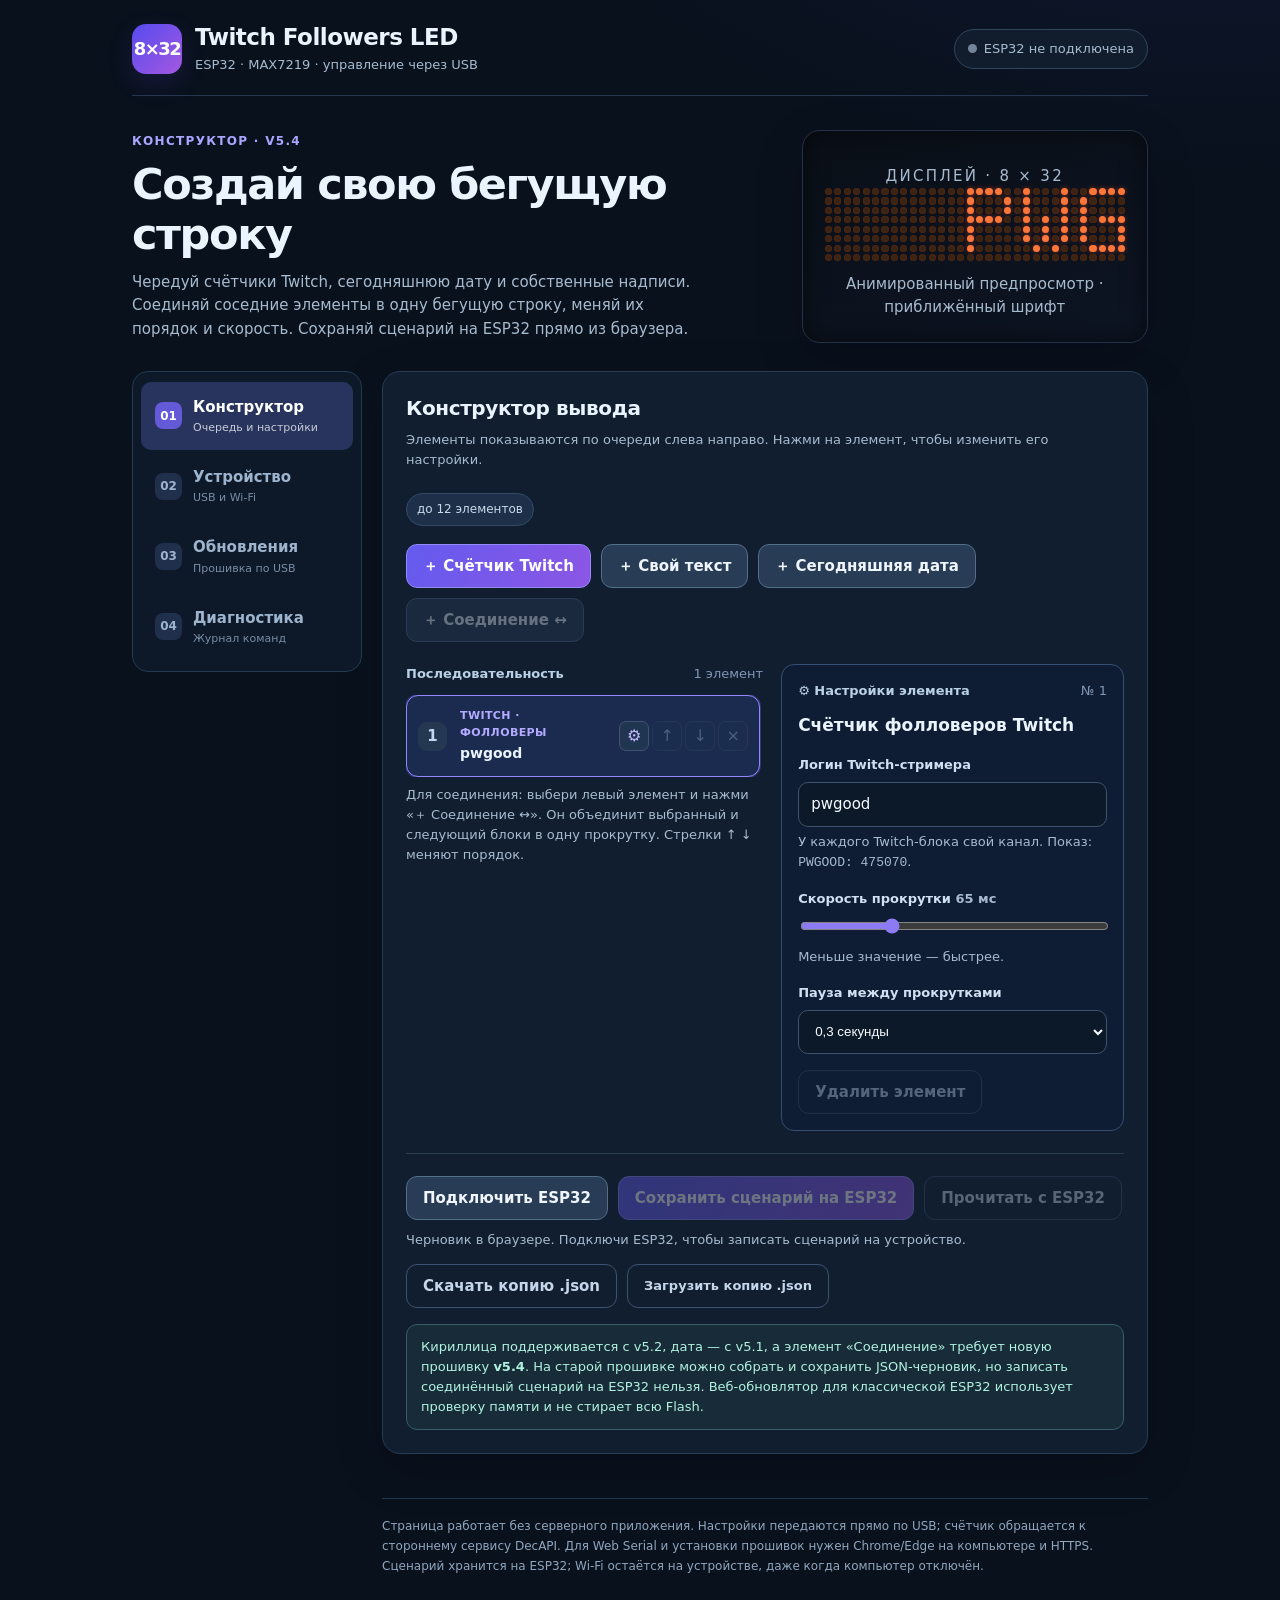
==== index.html @ de68bf1b "Expose dedicated guarded v5.4 JOIN browser updater and retain stable v5.3 route" ====
<!doctype html>
<html lang="ru">
<head>
  <meta charset="utf-8">
  <meta name="viewport" content="width=device-width, initial-scale=1">
  <meta name="theme-color" content="#09121e">
  <meta name="description" content="Конструктор Twitch LED для ESP32 8×32 с русским шрифтом, счётчиками Twitch, датой и собственным текстом.">
  <title>Twitch LED • Конструктор экрана ESP32 v5.4</title>
  <style>
    :root { color-scheme:dark; --bg:#09111d; --surface:#111e30; --card:#14243a; --ink:#eaf4ff; --muted:#a7bbcf; --stroke:#30465d; --accent:#7e77ff; --accentlight:#aaa5ff; --green:#74e6b9; --warn:#ffce85; --red:#fc9094; --shadow:0 16px 48px rgba(0,0,0,.18); }
    * {box-sizing:border-box} html{scroll-behavior:smooth} body{margin:0;min-height:100vh;background:radial-gradient(900px 520px at 95% -15%, #24255e60, transparent 80%),var(--bg);color:var(--ink);font:15px/1.55 system-ui,-apple-system,"Segoe UI",Arial,sans-serif}
    button,input{font:inherit} button{cursor:pointer} :focus-visible{outline:2px solid var(--accentlight);outline-offset:3px}
    .shell{max-width:1060px;margin:0 auto;padding:24px 22px 70px}
    .top{display:flex;align-items:center;justify-content:space-between;gap:20px;flex-wrap:wrap;padding-bottom:20px;border-bottom:1px solid #26374f}
    .brand{display:flex;align-items:center;gap:13px}.brandmark{width:50px;height:50px;border-radius:14px;background:linear-gradient(135deg,#564bef,#a458e1);display:grid;place-items:center;box-shadow:0 9px 24px #5039b833;color:#fff;font-weight:850;letter-spacing:-1.5px;font-size:18px}
    .brand h1{margin:0;line-height:1.2;font-size:23px;letter-spacing:-.5px}.brand p{margin:3px 0 0;color:var(--muted);font-size:13px}
    .dot{display:inline-block;width:9px;height:9px;border-radius:50%;background:#758599;margin-right:7px}.dot.on{background:var(--green);box-shadow:0 0 0 4px #74e6b91a}
    .topstatus{background:#111d2d;padding:9px 13px;border-radius:99px;border:1px solid var(--stroke);font-size:13px;color:var(--muted)}
    .hero{display:grid;grid-template-columns:minmax(0,1.3fr) minmax(245px,.7fr);gap:26px;align-items:center;padding:34px 0 28px}
    .eyebrow{color:var(--accentlight);font-size:12px;letter-spacing:1.3px;font-weight:800;text-transform:uppercase}
    h2{letter-spacing:-.5px;line-height:1.15;font-size:24px;margin:10px 0 10px}.hero h2{font-size:clamp(29px,4.4vw,43px);letter-spacing:-1.4px;max-width:620px}.hero p{color:var(--muted);font-size:15px;max-width:565px;margin:12px 0 0}
    .led-box{padding:22px 12px;background:linear-gradient(160deg,#0a0f17,#0d1523);border:1px solid #253144;border-radius:18px;box-shadow:inset 0 0 25px #0008, var(--shadow)}
    .led-label{text-align:center;font-size:10px;letter-spacing:2.3px;color:#7a9bb8;margin:0 0 13px;text-transform:uppercase}.led-grid{display:grid;grid-template-columns:repeat(32,1fr);gap:2.4px;margin:0 auto;max-width:300px}.led-grid i{display:block;width:100%;aspect-ratio:1;background:#392414;border-radius:50%;box-shadow:inset 0 0 0 1px #74280b66}.led-grid i.on{background:#ff7639;box-shadow:0 0 5px #ff552a77}.led-caption{color:#6f879d;font-size:11px;text-align:center;margin:10px 0 0}
    .notice{background:#172942;border:1px solid #46608a;border-radius:12px;padding:12px 15px;font-size:13px;color:#d4e8ff;margin:0 0 19px;line-height:1.6}.notice:empty{display:none}
    .layout{display:grid;grid-template-columns:230px minmax(0,1fr);gap:20px;align-items:start}
    .nav{background:#0d1929;border:1px solid #26394e;border-radius:16px;padding:8px;position:sticky;top:20px}
    .nav button{width:100%;text-align:left;display:flex;align-items:center;gap:11px;border:0;background:transparent;color:#9eb4cd;padding:14px;border-radius:10px;font-weight:650;margin:2px 0}
    .nav button.active{background:#28345e;color:#fff}.nav button:not(.active):hover{background:#192940;color:#fff}.nav small{display:block;font-size:11px;font-weight:450;opacity:.75}
    .nav .num{width:27px;height:27px;border-radius:8px;background:#202f4b;display:grid;place-items:center;font-size:12px;flex-shrink:0}.nav button.active .num{background:#6459d6}
    .stack{display:grid;gap:16px}.panel{background:var(--surface);border:1px solid #273c53;border-radius:18px;padding:23px;box-shadow:var(--shadow)}.panel h3{font-size:20px;line-height:1.35;margin:0 0 4px;letter-spacing:-.4px}.muted{color:var(--muted)}.panel p{margin:8px 0 13px}.help{font-size:13px;color:var(--muted)}
    .tab[hidden]{display:none!important}.row{display:flex;gap:10px;flex-wrap:wrap;align-items:center}.split{display:grid;grid-template-columns:1fr 1fr;gap:14px}.wide{grid-column:1/-1}
    label{display:block;font-size:13px;font-weight:700;color:#d0dff1;margin-bottom:7px}.input{width:100%;min-height:44px;border:1px solid #3d536f;background:#0c1929;color:#f7fbff;border-radius:10px;padding:10px 12px;outline:none}.input:focus{border-color:var(--accentlight);box-shadow:0 0 0 3px #7770ff33}.input::placeholder{color:#7d93ab}
    .btn{display:inline-flex;justify-content:center;align-items:center;gap:8px;white-space:normal;text-align:center;padding:11px 16px;background:#293c55;color:#f0f6ff;border:1px solid #536e89;border-radius:11px;font-weight:720;line-height:1.35;min-height:44px}
    .btn.primary{background:linear-gradient(120deg,#635bef,#8d56e4);border-color:#9489ff;color:white}.btn.ghost{background:transparent;border-color:#3c5370;color:#c5d6ea}.btn:hover:not(:disabled){filter:brightness(1.15)}.btn:disabled{opacity:.39;cursor:not-allowed}
    .pills{display:flex;gap:9px;flex-wrap:wrap}.pill{display:inline-flex;align-items:center;gap:5px;background:#1e3049;border:1px solid #334b67;border-radius:40px;padding:6px 10px;color:#c6daeb;font-size:12px}.pill.good{color:var(--green);border-color:#285e53}
    .note{background:#172b39;border:1px solid #365d68;border-radius:11px;padding:12px 14px;color:#b1f2de;font-size:13px}.note.warning{background:#312718;border-color:#7c5b2c;color:#f5d7a3}.note.danger{background:#321d26;border-color:#92556a;color:#ffcbd2}
    .field{margin:18px 0}.thin{border:0;border-top:1px solid #293c50;margin:22px 0}
    pre{border:1px solid #2d4256;background:#090f1c;border-radius:11px;min-height:148px;max-height:320px;overflow:auto;padding:16px;margin:12px 0;color:#9cddb9;white-space:pre-wrap;overflow-wrap:anywhere;font:12px/1.6 Consolas,"Courier New",monospace}
    .info-grid{display:grid;grid-template-columns:repeat(3,1fr);gap:12px;margin:14px 0}.stat{background:#0d1b2e;border:1px solid #253c55;border-radius:11px;padding:13px}.stat small{display:block;color:#9cb1c4;font-size:12px}.stat strong{display:block;font-size:19px;font-variant-numeric:tabular-nums;overflow-wrap:anywhere;margin-top:4px}
    input[type="file"]{padding:11px 9px;font-size:13px}.check{display:flex;gap:10px;align-items:flex-start;font-size:13px;font-weight:500;color:#bfd2e8;margin:14px 0}.check input{width:18px;height:18px;accent-color:#8273f1;flex-shrink:0;margin-top:3px}
    .updater{padding:15px;border-radius:12px;border:1px dashed #4c6684;background:#0c1b2d;margin:16px 0 0}.updater esp-web-install-button{--esp-tools-button-color:#7161ea;--esp-tools-button-text-color:white;--esp-tools-button-border-radius:10px}
    .faint{opacity:.66}.small-link{color:#bfb7ff}.foot{border-top:1px solid #24384c;padding-top:18px;margin-top:28px;color:#90a6bd;font-size:12px;line-height:1.65}
    @media(max-width:820px){.layout{grid-template-columns:1fr}.nav{position:static;display:grid;grid-template-columns:1fr 1fr;gap:4px}.nav button{padding:9px}.hero{grid-template-columns:1fr 250px}.panel{padding:18px}}
    @media(max-width:600px){.shell{padding:14px 12px 50px}.hero{grid-template-columns:1fr;gap:18px;padding-top:22px}.led-box{max-width:420px}.split{grid-template-columns:1fr}.info-grid{grid-template-columns:1fr 1fr}.panel{padding:16px}.brand h1{font-size:20px}.nav .num{display:none}}
  </style>
  <link rel="stylesheet" href="builder.css">
</head>
<body>
<div class="shell">
  <header class="top">
    <div class="brand"><div class="brandmark">8×32</div><div><h1>Twitch Followers LED</h1><p>ESP32 · MAX7219 · управление через USB</p></div></div>
    <div class="topstatus"><span id="connectionDot" class="dot"></span><span id="connectionText">ESP32 не подключена</span></div>
  </header>
  <section class="hero">
    <div><div class="eyebrow">Конструктор · v5.4</div><h2>Создай свою бегущую строку</h2><p>Чередуй счётчики Twitch, сегодняшнюю дату и собственные надписи. Соединяй соседние элементы в одну бегущую строку, меняй их порядок и скорость. Сохраняй сценарий на ESP32 прямо из браузера.</p></div>
    <div class="led-box"><p class="led-label">Дисплей · 8 × 32</p><div id="ledGrid" class="led-grid" aria-label="Анимированный предпросмотр сценария на светодиодной матрице"></div><p class="led-caption">Анимированный предпросмотр · приближённый шрифт</p></div>
  </section>
  <div id="banner" class="notice" role="status"></div>
  <div class="layout">
    <nav class="nav" aria-label="Разделы">
      <button class="active" type="button" data-tab="builder" aria-current="page"><span class="num">01</span><span>Конструктор<small>Очередь и настройки</small></span></button>
      <button type="button" data-tab="configure"><span class="num">02</span><span>Устройство<small>USB и Wi-Fi</small></span></button>
      <button type="button" data-tab="updates"><span class="num">03</span><span>Обновления<small>Прошивка по USB</small></span></button>
      <button type="button" data-tab="journal"><span class="num">04</span><span>Диагностика<small>Журнал команд</small></span></button>
    </nav>
    <main class="stack">
      <div id="tab-builder" class="tab stack">
        <section class="panel">
          <div class="row" style="justify-content:space-between"><div><h3>Конструктор вывода</h3><p class="help">Элементы показываются по очереди слева направо. Нажми на элемент, чтобы изменить его настройки.</p></div><span class="pill">до 12 элементов</span></div>
          <div class="builder-toolbar row">
            <button class="btn primary" id="addTwitch" type="button">＋ Счётчик Twitch</button>
            <button class="btn" id="addText" type="button">＋ Свой текст</button>
            <button class="btn" id="addDate" type="button">＋ Сегодняшняя дата</button>
            <button class="btn" id="addJoin" type="button">＋ Соединение ↔</button>
          </div>
          <div class="builder-layout">
            <div class="builder-list-column">
              <div class="builder-subhead"><span>Последовательность</span><span id="itemCount">1 элемент</span></div>
              <div id="blocksList" class="blocks-list" role="list" aria-label="Последовательность элементов"></div>
              <p class="help">Для соединения: выбери левый элемент и нажми «＋ Соединение ↔». Он объединит выбранный и следующий блоки в одну прокрутку. Стрелки ↑ ↓ меняют порядок.</p>
            </div>
            <div class="builder-editor" id="builderEditor">
              <div class="builder-subhead"><span>⚙ Настройки элемента</span><span id="selectedPosition">№ 1</span></div>
              <strong id="editHeading">Счётчик Twitch</strong>
              <div id="twitchSettings" class="field">
                <label for="itemStreamer">Логин Twitch-стримера</label>
                <input class="input" id="itemStreamer" type="text" autocomplete="off" spellcheck="false" placeholder="pwgood или twitch.tv/xqc" maxlength="120">
                <p class="help">У каждого Twitch-блока свой канал. Показ: <code>PWGOOD: 475070</code>.</p>
              </div>
              <div id="textSettings" class="field" hidden>
                <label for="itemText">Твой текст</label>
                <textarea class="input text-area" id="itemText" spellcheck="false" rows="4" placeholder="Например: СПАСИБО ЗА ПОДПИСКУ!"></textarea>
                <div class="row" style="justify-content:space-between"><span class="help">Русские буквы, включая Ё/ё, выводятся без транслитерации на v5.2.</span><span id="textBytes" class="help">0 / 120 байт</span></div>
              </div>
              <div id="dateSettings" class="field" hidden>
                <label for="itemDateZone">Часовой пояс даты</label>
                <select class="input" id="itemDateZone">
                  <option value="BERLIN">Берлин / Европа (летнее время автоматически)</option>
                  <option value="MOSCOW">Москва (UTC+3)</option>
                  <option value="VLADIVOSTOK">Владивосток / Хабаровск (UTC+10)</option>
                  <option value="UTC">UTC (+0)</option>
                </select>
                <p class="help">Формат <strong>ДД.ММ.ГГГГ</strong>. ESP32 получает время через Wi-Fi и NTP, дата пересчитывается при каждом показе. До синхронизации: <code>--.--.----</code>.</p>
              </div>
              <div id="joinSettings" class="field" hidden>
                <label for="itemJoinSeparator">Как соединить надписи</label>
                <select class="input" id="itemJoinSeparator">
                  <option value="SPACE">С одним пробелом</option>
                  <option value="NONE">Вплотную, без пробела</option>
                </select>
                <p class="help">Элемент «Соединение» расположен между двумя обычными элементами. Они будут показаны подряд в одной прокрутке, с одной общей паузой в конце.</p>
              </div>
              <div id="timingSettings">
              <div class="field"><label for="itemSpeed">Скорость прокрутки <span id="speedLabel" class="muted">65 мс</span></label><input type="range" id="itemSpeed" min="35" max="140" step="5" value="65" class="range"><p class="help">Меньше значение — быстрее.</p></div>
              <div class="field"><label for="itemPause">Пауза между прокрутками</label><select class="input" id="itemPause"><option value="0">Без паузы</option><option value="300">0,3 секунды</option><option value="600">0,6 секунды</option><option value="1000">1 секунда</option><option value="1500">1,5 секунды</option><option value="2500">2,5 секунды</option></select></div>
              </div>
              <div class="row"><button id="removeSelected" class="btn ghost" type="button">Удалить элемент</button></div>
            </div>
          </div>
          <hr class="thin">
          <div class="row builder-bottom-actions">
            <button id="builderConnect" type="button" class="btn">Подключить ESP32</button>
            <button id="savePlaylist" type="button" class="btn primary" disabled>Сохранить сценарий на ESP32</button>
            <button id="reloadPlaylist" type="button" class="btn ghost" disabled>Прочитать с ESP32</button>
          </div>
          <p class="help" id="playlistState" role="status">Создай сценарий, затем подключи ESP32 с прошивкой v5.2.</p>
          <div class="row builder-bottom-actions">
            <button id="exportPlaylist" type="button" class="btn ghost">Скачать копию .json</button>
            <label class="btn ghost import-label" for="importPlaylist">Загрузить копию .json</label><input id="importPlaylist" type="file" accept=".json,application/json" hidden>
          </div>
          <div class="note" style="margin-top:16px">Кириллица поддерживается с v5.2, дата — с v5.1, а элемент «Соединение» требует новую прошивку <strong>v5.4</strong>. На старой прошивке можно собрать и сохранить JSON-черновик, но записать соединённый сценарий на ESP32 нельзя. Веб-обновлятор для классической ESP32 использует проверку памяти и не стирает всю Flash.</div>
        </section>
      </div>
      <div id="tab-configure" class="tab stack" hidden>
        <section class="panel">
          <h3>Подключение к ESP32</h3>
          <p class="help">Подключи плату USB-кабелем и закрой «Монитор порта» Arduino IDE. В окне выбора выбери <strong>USB Serial</strong> (например, COM4).</p>
          <div class="row"><button type="button" id="connect" class="btn primary">Подключить ESP32</button><button type="button" id="disconnect" class="btn ghost" disabled>Отключить</button><span class="pill" id="connectedBadge">Не подключена</span></div>
          <div class="info-grid"><div class="stat"><small>Первый Twitch-канал</small><strong id="currentStreamer">—</strong></div><div class="stat"><small>Его фолловеры</small><strong id="currentCount">—</strong></div><div class="stat"><small>Wi-Fi</small><strong id="currentWifi">—</strong></div></div>
          <p id="firmwareInfo" class="help">Версия прошивки: неизвестна</p>
        </section>
        <section class="panel">
          <h3>Сеть Wi-Fi</h3>
          <div class="split"><div><label for="ssid">Wi-Fi 2,4 ГГц</label><input id="ssid" class="input" type="text" autocomplete="off" placeholder="Имя сети"></div><div><label for="wifiPassword">Пароль Wi-Fi</label><input id="wifiPassword" class="input" type="password" autocomplete="off" placeholder="Пароль"></div></div>
          <p class="help">Оставь оба поля пустыми, если менять Wi-Fi не нужно. Пароль передаётся только в выбранный USB-порт.</p>
          <div class="row"><button id="saveWifi" type="button" class="btn primary" disabled>Сохранить Wi-Fi</button><button id="status" type="button" class="btn" disabled>Статус</button><button id="refresh" type="button" class="btn ghost" disabled>Обновить счётчики</button></div>
        </section>
      </div>
      <div id="tab-updates" class="tab stack" hidden>
        <section class="panel">
          <h3>Безопасное обновление через USB</h3>
          <p class="muted">Новый мастер обновления использует <strong>esptool-js</strong> и обновляет только приложение. Перед записью проверяет ESP32, Flash 4 МБ, загрузчик и раздел приложения, а после — контрольную сумму. Команды полной очистки Flash нет.</p>
          <div class="note warning"><strong>Важно:</strong> сперва сохрани сценарий в JSON во вкладке «Конструктор». Закрой монитор порта и отключи ESP32 в разделе «Устройство». Не отключай USB во время записи. Работает только с классической ESP32 Dev Module, 4 МБ, с разметкой по умолчанию.</div>
          <div class="row"><a class="btn primary" href="updater-v54.html">Обновить ESP32 до v5.4 · JOIN</a><a class="btn ghost" href="updater.html">Проверенный мастер v5.3</a><a class="btn ghost" href="source/Twitch_LED_Builder_ESP32_v5_4.ino" download>Скачать v5.4 для Arduino IDE</a></div>
          <p class="help">Обновление v5.4 рассчитано на классическую ESP32 с Flash 4 МБ, как твой текущий рабочий образец. Перед записью сверяется контрольная сумма таблицы разделов. Ранее испытанная v5.3 остаётся доступна отдельно. Для заказанной ESP32-S3 этот установщик НЕ предназначен.</p>
        </section>
      </div>
      <div id="tab-journal" class="tab stack" hidden>
        <section class="panel"><h3>Журнал ESP32</h3><p class="help">Сообщения с последовательного порта. Если подключения нет, здесь остаются последние записи текущей вкладки.</p><pre id="log" aria-live="polite">Ожидание подключения...</pre><div class="row"><button id="clearLog" class="btn ghost" type="button">Очистить журнал</button><button id="journalStatus" class="btn" disabled type="button">Обновить статус</button></div></section>
        <section class="panel"><h3>Ручная команда</h3><p class="help">Например, <code>HELP</code> или <code>STATUS</code>. Пароль Wi-Fi сюда не вводи.</p><div class="row"><input id="customCommand" class="input" style="flex:1;min-width:190px" placeholder="STATUS" spellcheck="false"><button id="sendCommand" class="btn" disabled type="button">Отправить</button></div></section>
      </div>
      <p class="foot">Страница работает без серверного приложения. Настройки передаются прямо по USB; счётчик обращается к стороннему сервису DecAPI. Для Web Serial и установки прошивок нужен Chrome/Edge на компьютере и HTTPS. Сценарий хранится на ESP32; Wi-Fi остаётся на устройстве, даже когда компьютер отключён.</p>
    </main>
  </div>
</div>
<script src="app.js?v=5.4.0" defer></script>
</body>
</html>
---- builder.css ----
/* Additional styles for the typed display-element constructor. */
.builder-toolbar{margin:18px 0 22px}
.builder-layout{display:grid;grid-template-columns:minmax(0,1fr) minmax(240px,.96fr);gap:18px;align-items:stretch}
.builder-subhead{display:flex;align-items:center;justify-content:space-between;gap:10px;margin-bottom:11px;font-weight:700;font-size:13px;color:#b9d0e5}
.builder-subhead span:last-child{color:#8096b5;font-weight:500}
.builder-list-column{min-width:0}
.blocks-list{display:grid;gap:9px;max-height:530px;overflow-y:auto;padding-right:3px}
.block-card{display:grid;grid-template-columns:31px minmax(0,1fr) auto;align-items:center;gap:11px;background:#0b1a2e;border:1px solid #344c65;border-radius:12px;padding:11px;min-width:0;transition:background .15s,border-color .15s}
.block-card.selected{background:#1b2b50;border-color:#9287ff;box-shadow:0 0 0 1px #7b6cff50}
.block-number{display:grid;place-items:center;width:29px;height:29px;background:#243852;color:#c4d8ed;border-radius:9px;font-weight:750}
.block-main{border:0;background:transparent;color:inherit;text-align:left;min-width:0;padding:0;cursor:pointer}
.block-type{display:block;color:#b4aaff;font-size:11px;letter-spacing:.4px;font-weight:700;text-transform:uppercase}
.block-card.text .block-type{color:#86dccc}
.block-value{display:block;font-weight:750;overflow:hidden;text-overflow:ellipsis;white-space:nowrap;font-size:14px;margin-top:2px}
.block-actions{display:flex;gap:3px;align-items:center}
.block-actions button{border:1px solid #40546f;border-radius:7px;background:#203650;color:#d8e4f7;width:30px;height:30px;display:grid;place-items:center;font-size:16px;line-height:1;cursor:pointer}
.block-actions button:hover:not(:disabled){background:#364e70}
.block-actions button:disabled{opacity:.27;cursor:default}
.block-actions .gear{color:#c6b7ff}
.builder-editor{border:1px solid #344f73;background:#0e1d33;border-radius:13px;padding:16px;min-width:0}
.builder-editor strong{font-size:17px}
.builder-editor .field{margin:16px 0}
.builder-editor label{font-size:13px}
.builder-editor p.help{margin:5px 0}
.builder-editor .text-area{resize:vertical;min-height:98px;line-height:1.4;font-family:inherit}
.range{width:100%;accent-color:#8c7bf4;cursor:pointer}
.builder-bottom-actions{margin-top:11px}
#playlistState{margin-top:10px;min-height:20px}
.import-label{display:inline-flex;margin:0;cursor:pointer}
@media(max-width:900px){.builder-layout{grid-template-columns:1fr}.blocks-list{max-height:360px}}
@media(max-width:480px){.block-card{grid-template-columns:25px minmax(0,1fr);gap:7px;padding:8px}.block-actions{grid-column:2;justify-self:start}.block-number{width:23px;height:23px}.builder-toolbar .btn,.builder-bottom-actions .btn{flex:1}}

.block-card.date .block-type{color:#ffce7b}
#dateSettings strong{color:#f4fbff}
/* JOIN is a connector, not an independently scrolling display item. */
.block-card.join{
  border-style:dashed;
  border-color:#ab91f7;
  background:linear-gradient(110deg,#211a3c,#142036);
}
.block-card.join .block-number{background:#4f3977;color:#f1deff;}
.block-card.join .block-type{color:#d7b2ff;}
.block-card.join .block-value{font-weight:550;color:#d9c7ee;}
#joinSettings .help{color:#bba8d9;}
#timingSettings[hidden],#joinSettings[hidden]{display:none!important;}
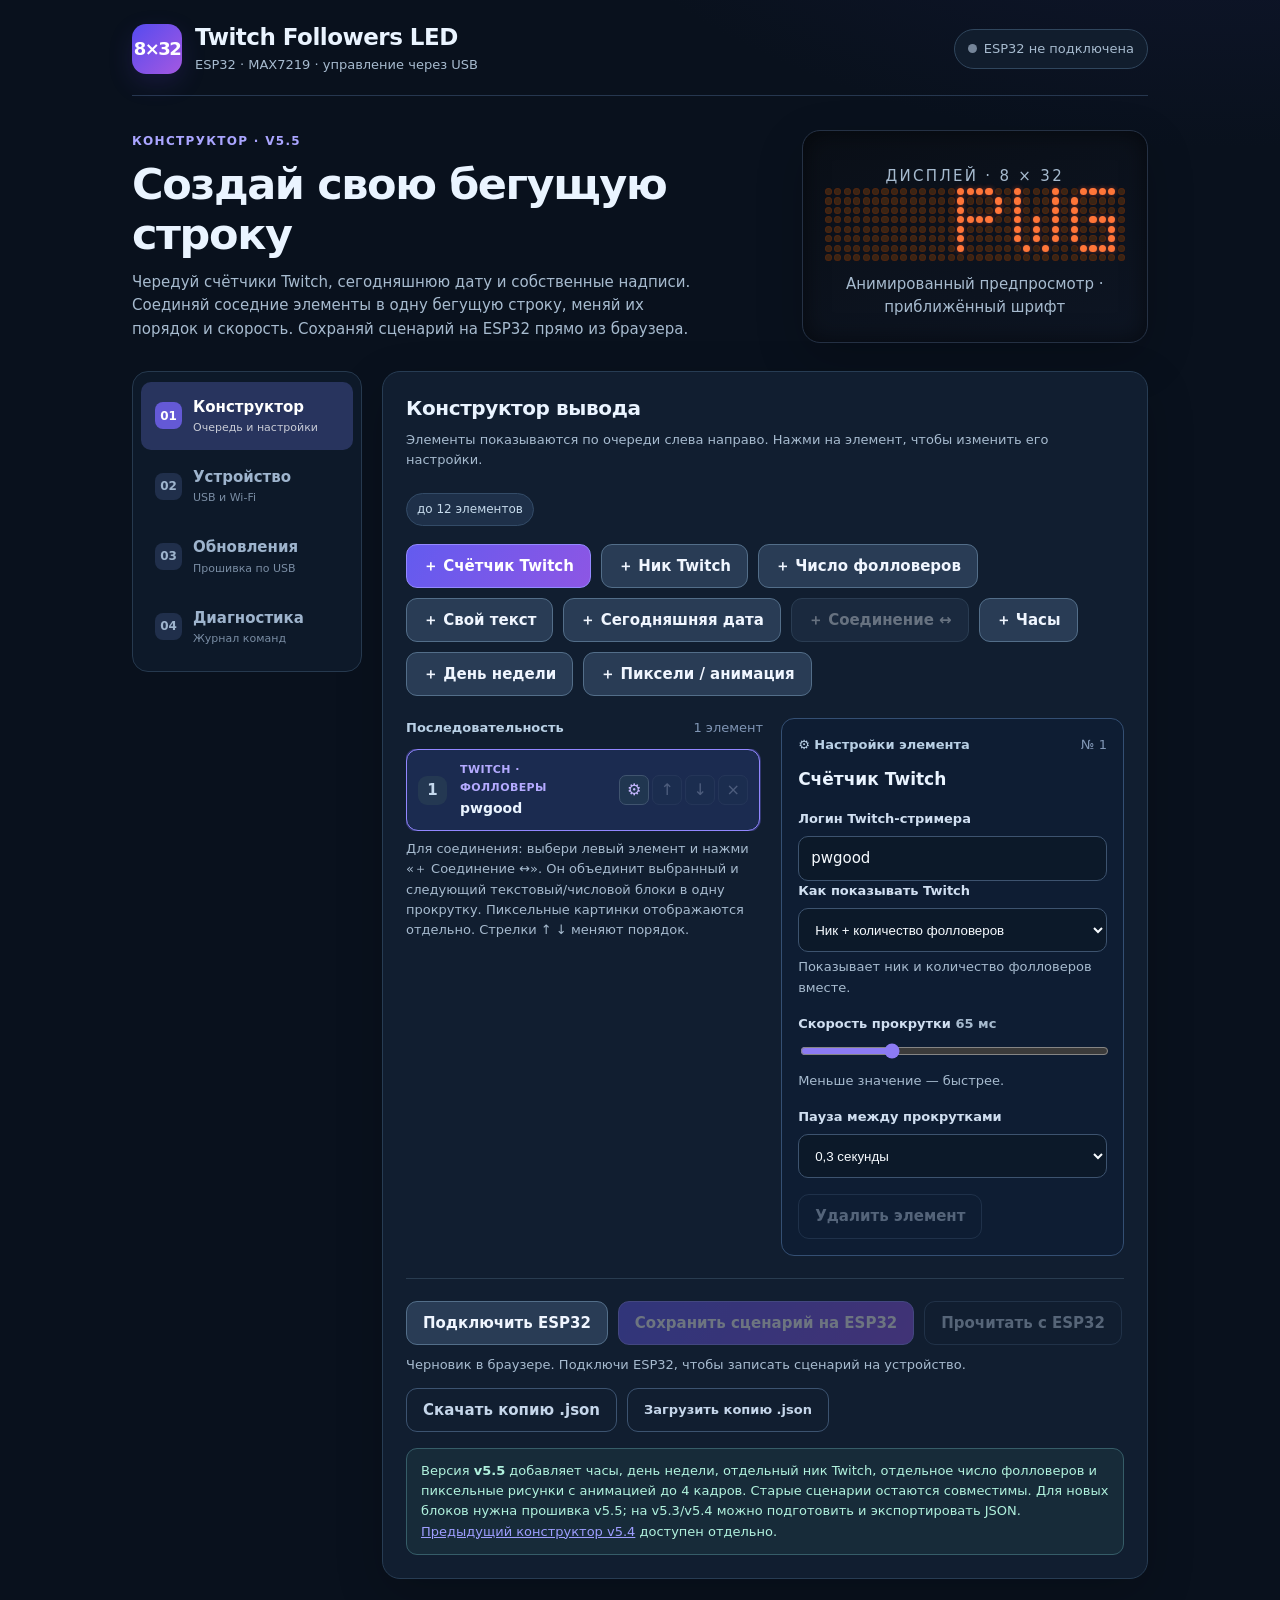
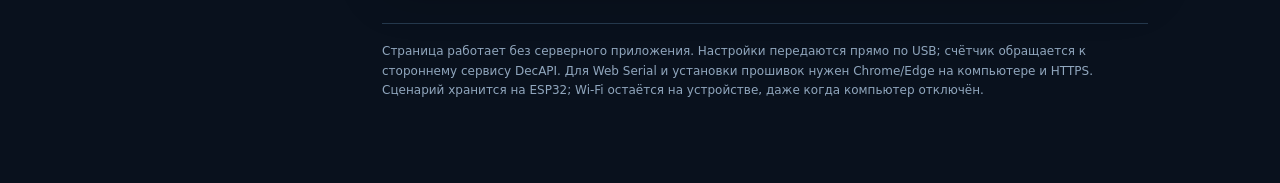
==== commit f20ed504: "Launch v5.5 Twitch LED builder with clock, weekday, separate nick/count and 8x32 pixel animation edi" ====
--- a/index.html
+++ b/index.html
@@ -5,7 +5,7 @@
   <meta name="viewport" content="width=device-width, initial-scale=1">
   <meta name="theme-color" content="#09121e">
   <meta name="description" content="Конструктор Twitch LED для ESP32 8×32 с русским шрифтом, счётчиками Twitch, датой и собственным текстом.">
-  <title>Twitch LED • Конструктор экрана ESP32 v5.4</title>
+  <title>Twitch LED • Конструктор экрана ESP32 v5.5</title>
   <style>
     :root { color-scheme:dark; --bg:#09111d; --surface:#111e30; --card:#14243a; --ink:#eaf4ff; --muted:#a7bbcf; --stroke:#30465d; --accent:#7e77ff; --accentlight:#aaa5ff; --green:#74e6b9; --warn:#ffce85; --red:#fc9094; --shadow:0 16px 48px rgba(0,0,0,.18); }
     * {box-sizing:border-box} html{scroll-behavior:smooth} body{margin:0;min-height:100vh;background:radial-gradient(900px 520px at 95% -15%, #24255e60, transparent 80%),var(--bg);color:var(--ink);font:15px/1.55 system-ui,-apple-system,"Segoe UI",Arial,sans-serif}
@@ -43,7 +43,7 @@
     @media(max-width:820px){.layout{grid-template-columns:1fr}.nav{position:static;display:grid;grid-template-columns:1fr 1fr;gap:4px}.nav button{padding:9px}.hero{grid-template-columns:1fr 250px}.panel{padding:18px}}
     @media(max-width:600px){.shell{padding:14px 12px 50px}.hero{grid-template-columns:1fr;gap:18px;padding-top:22px}.led-box{max-width:420px}.split{grid-template-columns:1fr}.info-grid{grid-template-columns:1fr 1fr}.panel{padding:16px}.brand h1{font-size:20px}.nav .num{display:none}}
   </style>
-  <link rel="stylesheet" href="builder.css">
+  <link rel="stylesheet" href="builder-v55.css">
 </head>
 <body>
 <div class="shell">
@@ -52,7 +52,7 @@
     <div class="topstatus"><span id="connectionDot" class="dot"></span><span id="connectionText">ESP32 не подключена</span></div>
   </header>
   <section class="hero">
-    <div><div class="eyebrow">Конструктор · v5.4</div><h2>Создай свою бегущую строку</h2><p>Чередуй счётчики Twitch, сегодняшнюю дату и собственные надписи. Соединяй соседние элементы в одну бегущую строку, меняй их порядок и скорость. Сохраняй сценарий на ESP32 прямо из браузера.</p></div>
+    <div><div class="eyebrow">Конструктор · v5.5</div><h2>Создай свою бегущую строку</h2><p>Чередуй счётчики Twitch, сегодняшнюю дату и собственные надписи. Соединяй соседние элементы в одну бегущую строку, меняй их порядок и скорость. Сохраняй сценарий на ESP32 прямо из браузера.</p></div>
     <div class="led-box"><p class="led-label">Дисплей · 8 × 32</p><div id="ledGrid" class="led-grid" aria-label="Анимированный предпросмотр сценария на светодиодной матрице"></div><p class="led-caption">Анимированный предпросмотр · приближённый шрифт</p></div>
   </section>
   <div id="banner" class="notice" role="status"></div>
@@ -69,15 +69,20 @@
           <div class="row" style="justify-content:space-between"><div><h3>Конструктор вывода</h3><p class="help">Элементы показываются по очереди слева направо. Нажми на элемент, чтобы изменить его настройки.</p></div><span class="pill">до 12 элементов</span></div>
           <div class="builder-toolbar row">
             <button class="btn primary" id="addTwitch" type="button">＋ Счётчик Twitch</button>
+            <button class="btn" id="addNick" type="button">＋ Ник Twitch</button>
+            <button class="btn" id="addCount" type="button">＋ Число фолловеров</button>
             <button class="btn" id="addText" type="button">＋ Свой текст</button>
             <button class="btn" id="addDate" type="button">＋ Сегодняшняя дата</button>
             <button class="btn" id="addJoin" type="button">＋ Соединение ↔</button>
+            <button class="btn" id="addTime" type="button">＋ Часы</button>
+            <button class="btn" id="addWeekday" type="button">＋ День недели</button>
+            <button class="btn" id="addPixel" type="button">＋ Пиксели / анимация</button>
           </div>
           <div class="builder-layout">
             <div class="builder-list-column">
               <div class="builder-subhead"><span>Последовательность</span><span id="itemCount">1 элемент</span></div>
               <div id="blocksList" class="blocks-list" role="list" aria-label="Последовательность элементов"></div>
-              <p class="help">Для соединения: выбери левый элемент и нажми «＋ Соединение ↔». Он объединит выбранный и следующий блоки в одну прокрутку. Стрелки ↑ ↓ меняют порядок.</p>
+              <p class="help">Для соединения: выбери левый элемент и нажми «＋ Соединение ↔». Он объединит выбранный и следующий текстовый/числовой блоки в одну прокрутку. Пиксельные картинки отображаются отдельно. Стрелки ↑ ↓ меняют порядок.</p>
             </div>
             <div class="builder-editor" id="builderEditor">
               <div class="builder-subhead"><span>⚙ Настройки элемента</span><span id="selectedPosition">№ 1</span></div>
@@ -85,7 +90,13 @@
               <div id="twitchSettings" class="field">
                 <label for="itemStreamer">Логин Twitch-стримера</label>
                 <input class="input" id="itemStreamer" type="text" autocomplete="off" spellcheck="false" placeholder="pwgood или twitch.tv/xqc" maxlength="120">
-                <p class="help">У каждого Twitch-блока свой канал. Показ: <code>PWGOOD: 475070</code>.</p>
+                <label for="twitchDisplayMode">Как показывать Twitch</label>
+                <select class="input" id="twitchDisplayMode">
+                  <option value="twitch">Ник + количество фолловеров</option>
+                  <option value="count">Только количество фолловеров</option>
+                  <option value="nick">Только ник Twitch</option>
+                </select>
+                <p class="help" id="twitchBlockHelp">По умолчанию PWGOOD: 475070. Для статичной подписи добавь обычный текст.</p>
               </div>
               <div id="textSettings" class="field" hidden>
                 <label for="itemText">Твой текст</label>
@@ -102,6 +113,40 @@
                 </select>
                 <p class="help">Формат <strong>ДД.ММ.ГГГГ</strong>. ESP32 получает время через Wi-Fi и NTP, дата пересчитывается при каждом показе. До синхронизации: <code>--.--.----</code>.</p>
               </div>
+              <div id="clockSettings" class="field" hidden>
+                <label for="itemClockZone">Часовой пояс</label>
+                <select class="input" id="itemClockZone">
+                  <option value="BERLIN">Берлин (CET/CEST)</option>
+                  <option value="MOSCOW">Москва (UTC+3)</option>
+                  <option value="VLADIVOSTOK">Хабаровск / Владивосток (UTC+10)</option>
+                  <option value="UTC">UTC</option>
+                </select>
+                <p class="help">Часы: <code>14:35</code>. День недели: <code>СУББОТА</code>. Время получается через Wi-Fi/NTP, до синхронизации показан прочерк.</p>
+              </div>
+              <div id="pixelSettings" class="field" hidden>
+                <div class="builder-subhead"><span>Рисунок 8×32</span><span id="pixelFrameLabel">Кадр 1 из 1</span></div>
+                <p class="help">Рисуй мышкой или пальцем. До 4 кадров на одну анимацию; кадры по очереди показываются без прокрутки.</p>
+                <div class="pixel-grid-scroll"><div id="pixelGrid" class="pixel-grid" role="grid" aria-label="Рисование на матрице 8 на 32"></div></div>
+                <div class="row pixel-actions">
+                  <button type="button" id="pixelPrev" class="btn ghost">◀ Кадр</button>
+                  <button type="button" id="pixelNext" class="btn ghost">Кадр ▶</button>
+                  <button type="button" id="pixelAdd" class="btn">＋ Кадр</button>
+                  <button type="button" id="pixelDelete" class="btn ghost">− Кадр</button>
+                </div>
+                <div class="row pixel-actions">
+                  <button type="button" id="pixelClear" class="btn ghost">Очистить</button>
+                  <button type="button" id="pixelInvert" class="btn ghost">Инвертировать</button>
+                </div>
+                <label for="pixelFrameMs">Смена кадра, мс</label>
+                <input type="range" class="range" id="pixelFrameMs" min="100" max="900" step="50" value="250">
+                <p class="help" id="pixelFrameMsLabel">250 мс</p>
+                <label for="pixelDurationMs">Длительность показа рисунка, мс</label>
+                <select class="input" id="pixelDurationMs">
+                  <option value="1000">1 секунда</option><option value="2000">2 секунды</option>
+                  <option value="3000">3 секунды</option><option value="5000">5 секунд</option>
+                  <option value="7000">7 секунд</option><option value="9000">9 секунд</option>
+                </select>
+              </div>
               <div id="joinSettings" class="field" hidden>
                 <label for="itemJoinSeparator">Как соединить надписи</label>
                 <select class="input" id="itemJoinSeparator">
@@ -128,7 +173,7 @@
             <button id="exportPlaylist" type="button" class="btn ghost">Скачать копию .json</button>
             <label class="btn ghost import-label" for="importPlaylist">Загрузить копию .json</label><input id="importPlaylist" type="file" accept=".json,application/json" hidden>
           </div>
-          <div class="note" style="margin-top:16px">Кириллица поддерживается с v5.2, дата — с v5.1, а элемент «Соединение» требует новую прошивку <strong>v5.4</strong>. На старой прошивке можно собрать и сохранить JSON-черновик, но записать соединённый сценарий на ESP32 нельзя. Веб-обновлятор для классической ESP32 использует проверку памяти и не стирает всю Flash.</div>
+          <div class="note" style="margin-top:16px">Версия <strong>v5.5</strong> добавляет часы, день недели, отдельный ник Twitch, отдельное число фолловеров и пиксельные рисунки с анимацией до 4 кадров. Старые сценарии остаются совместимы. Для новых блоков нужна прошивка v5.5; на v5.3/v5.4 можно подготовить и экспортировать JSON. <a href="classic-v54.html">Предыдущий конструктор v5.4</a> доступен отдельно.</div>
         </section>
       </div>
       <div id="tab-configure" class="tab stack" hidden>
@@ -151,8 +196,8 @@
           <h3>Безопасное обновление через USB</h3>
           <p class="muted">Новый мастер обновления использует <strong>esptool-js</strong> и обновляет только приложение. Перед записью проверяет ESP32, Flash 4 МБ, загрузчик и раздел приложения, а после — контрольную сумму. Команды полной очистки Flash нет.</p>
           <div class="note warning"><strong>Важно:</strong> сперва сохрани сценарий в JSON во вкладке «Конструктор». Закрой монитор порта и отключи ESP32 в разделе «Устройство». Не отключай USB во время записи. Работает только с классической ESP32 Dev Module, 4 МБ, с разметкой по умолчанию.</div>
-          <div class="row"><a class="btn primary" href="updater-v54.html">Обновить ESP32 до v5.4 · JOIN</a><a class="btn ghost" href="updater.html">Проверенный мастер v5.3</a><a class="btn ghost" href="source/Twitch_LED_Builder_ESP32_v5_4.ino" download>Скачать v5.4 для Arduino IDE</a></div>
-          <p class="help">Обновление v5.4 рассчитано на классическую ESP32 с Flash 4 МБ, как твой текущий рабочий образец. Перед записью сверяется контрольная сумма таблицы разделов. Ранее испытанная v5.3 остаётся доступна отдельно. Для заказанной ESP32-S3 этот установщик НЕ предназначен.</p>
+          <div class="row"><a class="btn primary" href="updater-v55.html">Обновить ESP32 до v5.5 · PIXEL</a><a class="btn ghost" href="updater-v54.html">Предыдущая v5.4</a><a class="btn ghost" href="updater.html">Проверенный мастер v5.3</a><a class="btn ghost" href="source/Twitch_LED_Builder_ESP32_v5_5.ino" download>Скачать v5.5 для Arduino IDE</a></div>
+          <p class="help">Обновление v5.5 рассчитано на классическую ESP32 с Flash 4 МБ, как твой текущий рабочий образец. Перед записью сверяется контрольная сумма таблицы разделов. Ранее испытанная v5.3 остаётся доступна отдельно. Для заказанной ESP32-S3 этот установщик НЕ предназначен.</p>
         </section>
       </div>
       <div id="tab-journal" class="tab stack" hidden>
@@ -163,6 +208,6 @@
     </main>
   </div>
 </div>
-<script src="app.js?v=5.4.0" defer></script>
+<script src="app-v55.js?v=5.5.0" defer></script>
 </body>
 </html>
--- a/builder-v55.css
+++ b/builder-v55.css
@@ -0,0 +1,68 @@
+/* Additional styles for the typed display-element constructor. */
+.builder-toolbar{margin:18px 0 22px}
+.builder-layout{display:grid;grid-template-columns:minmax(0,1fr) minmax(240px,.96fr);gap:18px;align-items:stretch}
+.builder-subhead{display:flex;align-items:center;justify-content:space-between;gap:10px;margin-bottom:11px;font-weight:700;font-size:13px;color:#b9d0e5}
+.builder-subhead span:last-child{color:#8096b5;font-weight:500}
+.builder-list-column{min-width:0}
+.blocks-list{display:grid;gap:9px;max-height:530px;overflow-y:auto;padding-right:3px}
+.block-card{display:grid;grid-template-columns:31px minmax(0,1fr) auto;align-items:center;gap:11px;background:#0b1a2e;border:1px solid #344c65;border-radius:12px;padding:11px;min-width:0;transition:background .15s,border-color .15s}
+.block-card.selected{background:#1b2b50;border-color:#9287ff;box-shadow:0 0 0 1px #7b6cff50}
+.block-number{display:grid;place-items:center;width:29px;height:29px;background:#243852;color:#c4d8ed;border-radius:9px;font-weight:750}
+.block-main{border:0;background:transparent;color:inherit;text-align:left;min-width:0;padding:0;cursor:pointer}
+.block-type{display:block;color:#b4aaff;font-size:11px;letter-spacing:.4px;font-weight:700;text-transform:uppercase}
+.block-card.text .block-type{color:#86dccc}
+.block-value{display:block;font-weight:750;overflow:hidden;text-overflow:ellipsis;white-space:nowrap;font-size:14px;margin-top:2px}
+.block-actions{display:flex;gap:3px;align-items:center}
+.block-actions button{border:1px solid #40546f;border-radius:7px;background:#203650;color:#d8e4f7;width:30px;height:30px;display:grid;place-items:center;font-size:16px;line-height:1;cursor:pointer}
+.block-actions button:hover:not(:disabled){background:#364e70}
+.block-actions button:disabled{opacity:.27;cursor:default}
+.block-actions .gear{color:#c6b7ff}
+.builder-editor{border:1px solid #344f73;background:#0e1d33;border-radius:13px;padding:16px;min-width:0}
+.builder-editor strong{font-size:17px}
+.builder-editor .field{margin:16px 0}
+.builder-editor label{font-size:13px}
+.builder-editor p.help{margin:5px 0}
+.builder-editor .text-area{resize:vertical;min-height:98px;line-height:1.4;font-family:inherit}
+.range{width:100%;accent-color:#8c7bf4;cursor:pointer}
+.builder-bottom-actions{margin-top:11px}
+#playlistState{margin-top:10px;min-height:20px}
+.import-label{display:inline-flex;margin:0;cursor:pointer}
+@media(max-width:900px){.builder-layout{grid-template-columns:1fr}.blocks-list{max-height:360px}}
+@media(max-width:480px){.block-card{grid-template-columns:25px minmax(0,1fr);gap:7px;padding:8px}.block-actions{grid-column:2;justify-self:start}.block-number{width:23px;height:23px}.builder-toolbar .btn,.builder-bottom-actions .btn{flex:1}}
+
+.block-card.date .block-type{color:#ffce7b}
+#dateSettings strong{color:#f4fbff}
+/* JOIN is a connector, not an independently scrolling display item. */
+.block-card.join{
+  border-style:dashed;
+  border-color:#ab91f7;
+  background:linear-gradient(110deg,#211a3c,#142036);
+}
+.block-card.join .block-number{background:#4f3977;color:#f1deff;}
+.block-card.join .block-type{color:#d7b2ff;}
+.block-card.join .block-value{font-weight:550;color:#d9c7ee;}
+#joinSettings .help{color:#bba8d9;}
+#timingSettings[hidden],#joinSettings[hidden]{display:none!important;}
+
+/* v5.5: clock, Twitch-part and pixel-animation blocks. */
+.block-card.time .block-type,.block-card.weekday .block-type{color:#f4c88e}
+.block-card.nick .block-type,.block-card.count .block-type{color:#8ddbeb}
+.block-card.pixel{border-color:#69bf98;background:#102d2c}
+.block-card.pixel .block-type{color:#7ce2af}
+.builder-toolbar{flex-wrap:wrap}
+.pixel-grid-scroll{overflow-x:auto;padding:7px 0 12px;overscroll-behavior-x:contain}
+.pixel-grid{display:grid;grid-template-columns:repeat(32,13px);grid-template-rows:repeat(8,13px);
+  gap:2px;width:max-content;padding:6px;border:1px solid #415778;border-radius:9px;
+  background:#070e17;touch-action:none;user-select:none;}
+.pixel-dot{appearance:none;border:1px solid #263850;border-radius:2px;background:#111d2e;
+  width:13px;height:13px;padding:0;cursor:crosshair;touch-action:none}
+.pixel-dot.lit{background:#ff793d;box-shadow:0 0 5px #ff793d9c;border-color:#ffac73}
+.pixel-dot:hover{outline:1px solid #f7d19b}
+.pixel-dot:focus-visible{outline:2px solid #fff;outline-offset:0}
+.pixel-actions{gap:6px;margin-top:9px;flex-wrap:wrap}
+.pixel-actions .btn{font-size:12px;padding:8px 10px}
+#pixelSettings label{display:block;margin-top:13px}
+#pixelSettings select{margin-top:4px}
+#pixelSettings[hidden],#clockSettings[hidden]{display:none!important}
+@media(max-width:500px){.pixel-grid{grid-template-columns:repeat(32,12px);grid-template-rows:repeat(8,12px);gap:1px}
+.pixel-dot{width:12px;height:12px}}
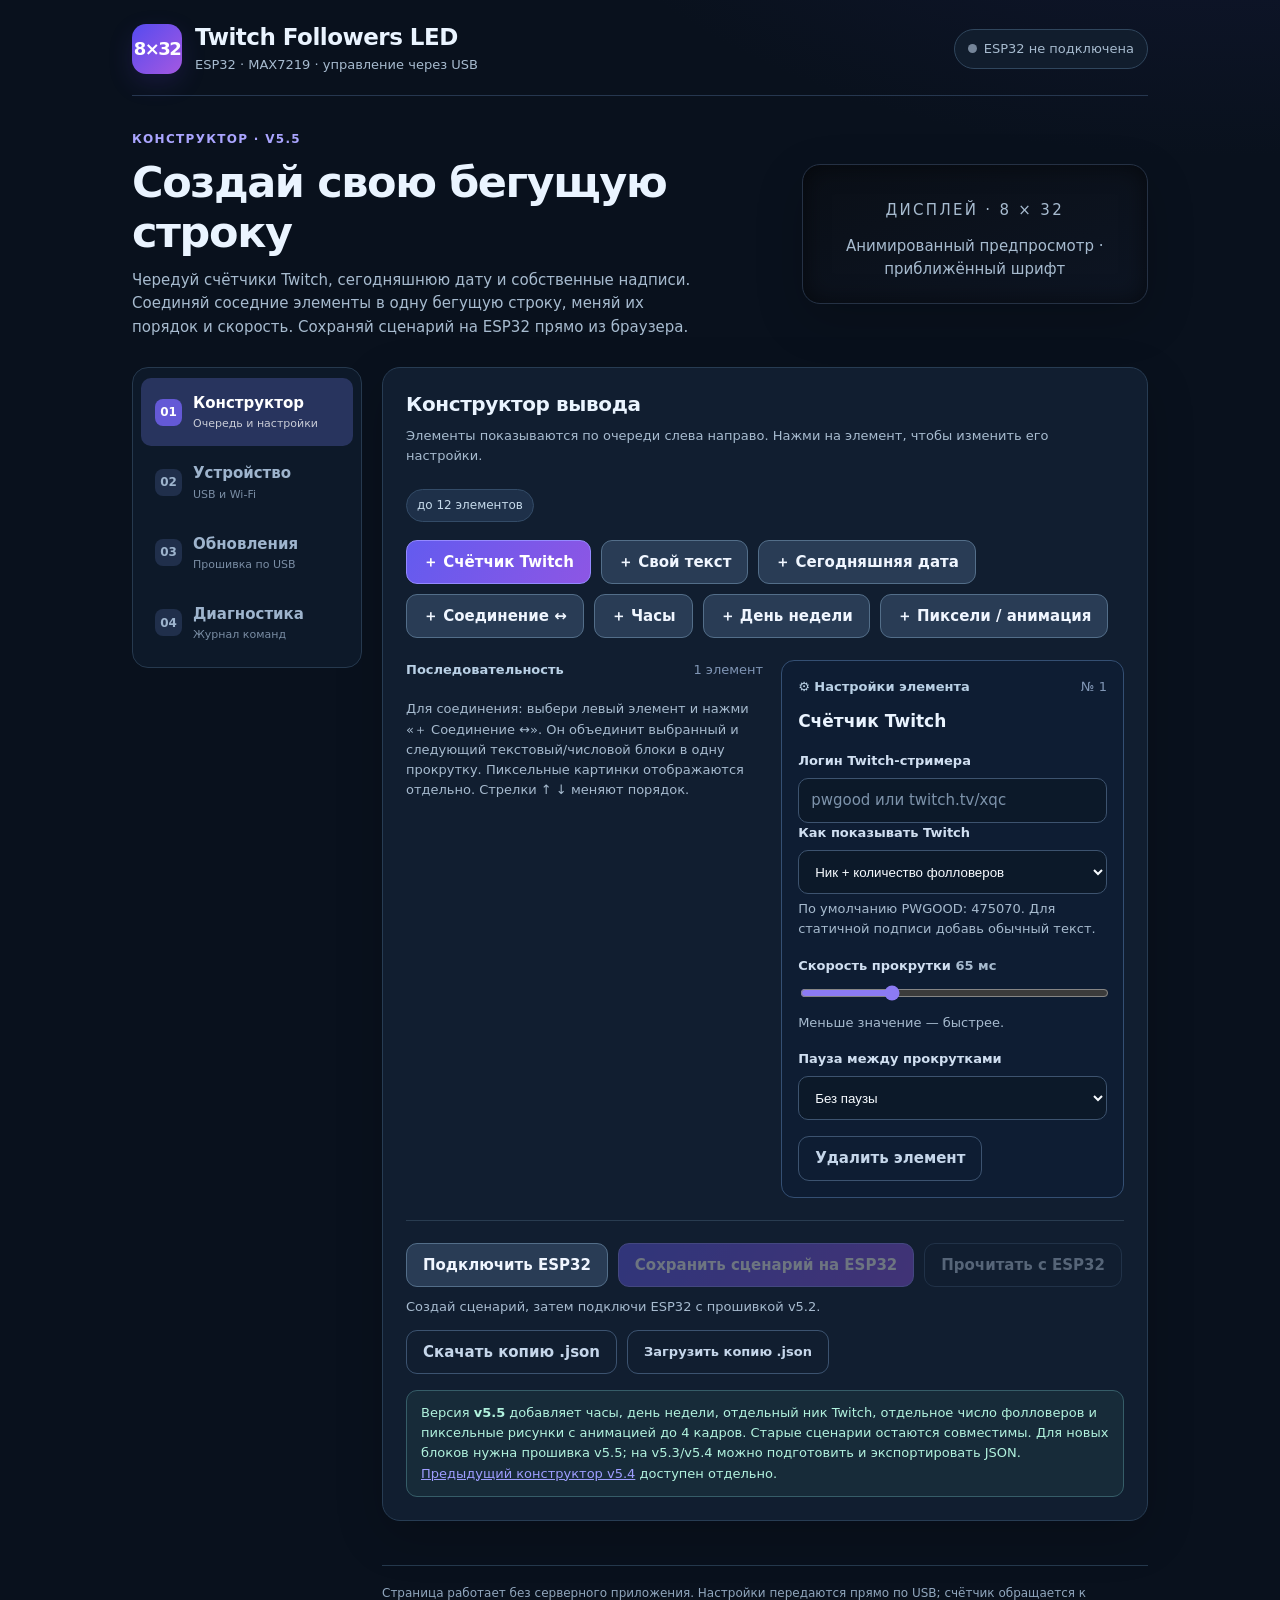
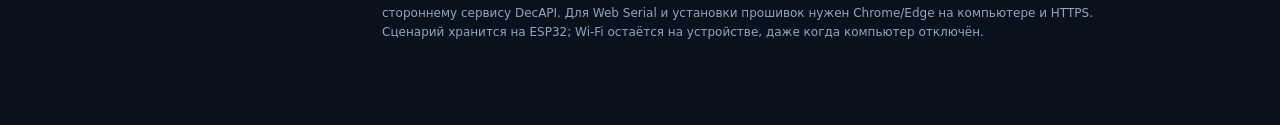
==== commit 7d76112b: "Keep only one Twitch block with full/count format options; remove redundant Nick-only UI" ====
--- a/index.html
+++ b/index.html
@@ -69,8 +69,6 @@
           <div class="row" style="justify-content:space-between"><div><h3>Конструктор вывода</h3><p class="help">Элементы показываются по очереди слева направо. Нажми на элемент, чтобы изменить его настройки.</p></div><span class="pill">до 12 элементов</span></div>
           <div class="builder-toolbar row">
             <button class="btn primary" id="addTwitch" type="button">＋ Счётчик Twitch</button>
-            <button class="btn" id="addNick" type="button">＋ Ник Twitch</button>
-            <button class="btn" id="addCount" type="button">＋ Число фолловеров</button>
             <button class="btn" id="addText" type="button">＋ Свой текст</button>
             <button class="btn" id="addDate" type="button">＋ Сегодняшняя дата</button>
             <button class="btn" id="addJoin" type="button">＋ Соединение ↔</button>
@@ -94,7 +92,6 @@
                 <select class="input" id="twitchDisplayMode">
                   <option value="twitch">Ник + количество фолловеров</option>
                   <option value="count">Только количество фолловеров</option>
-                  <option value="nick">Только ник Twitch</option>
                 </select>
                 <p class="help" id="twitchBlockHelp">По умолчанию PWGOOD: 475070. Для статичной подписи добавь обычный текст.</p>
               </div>
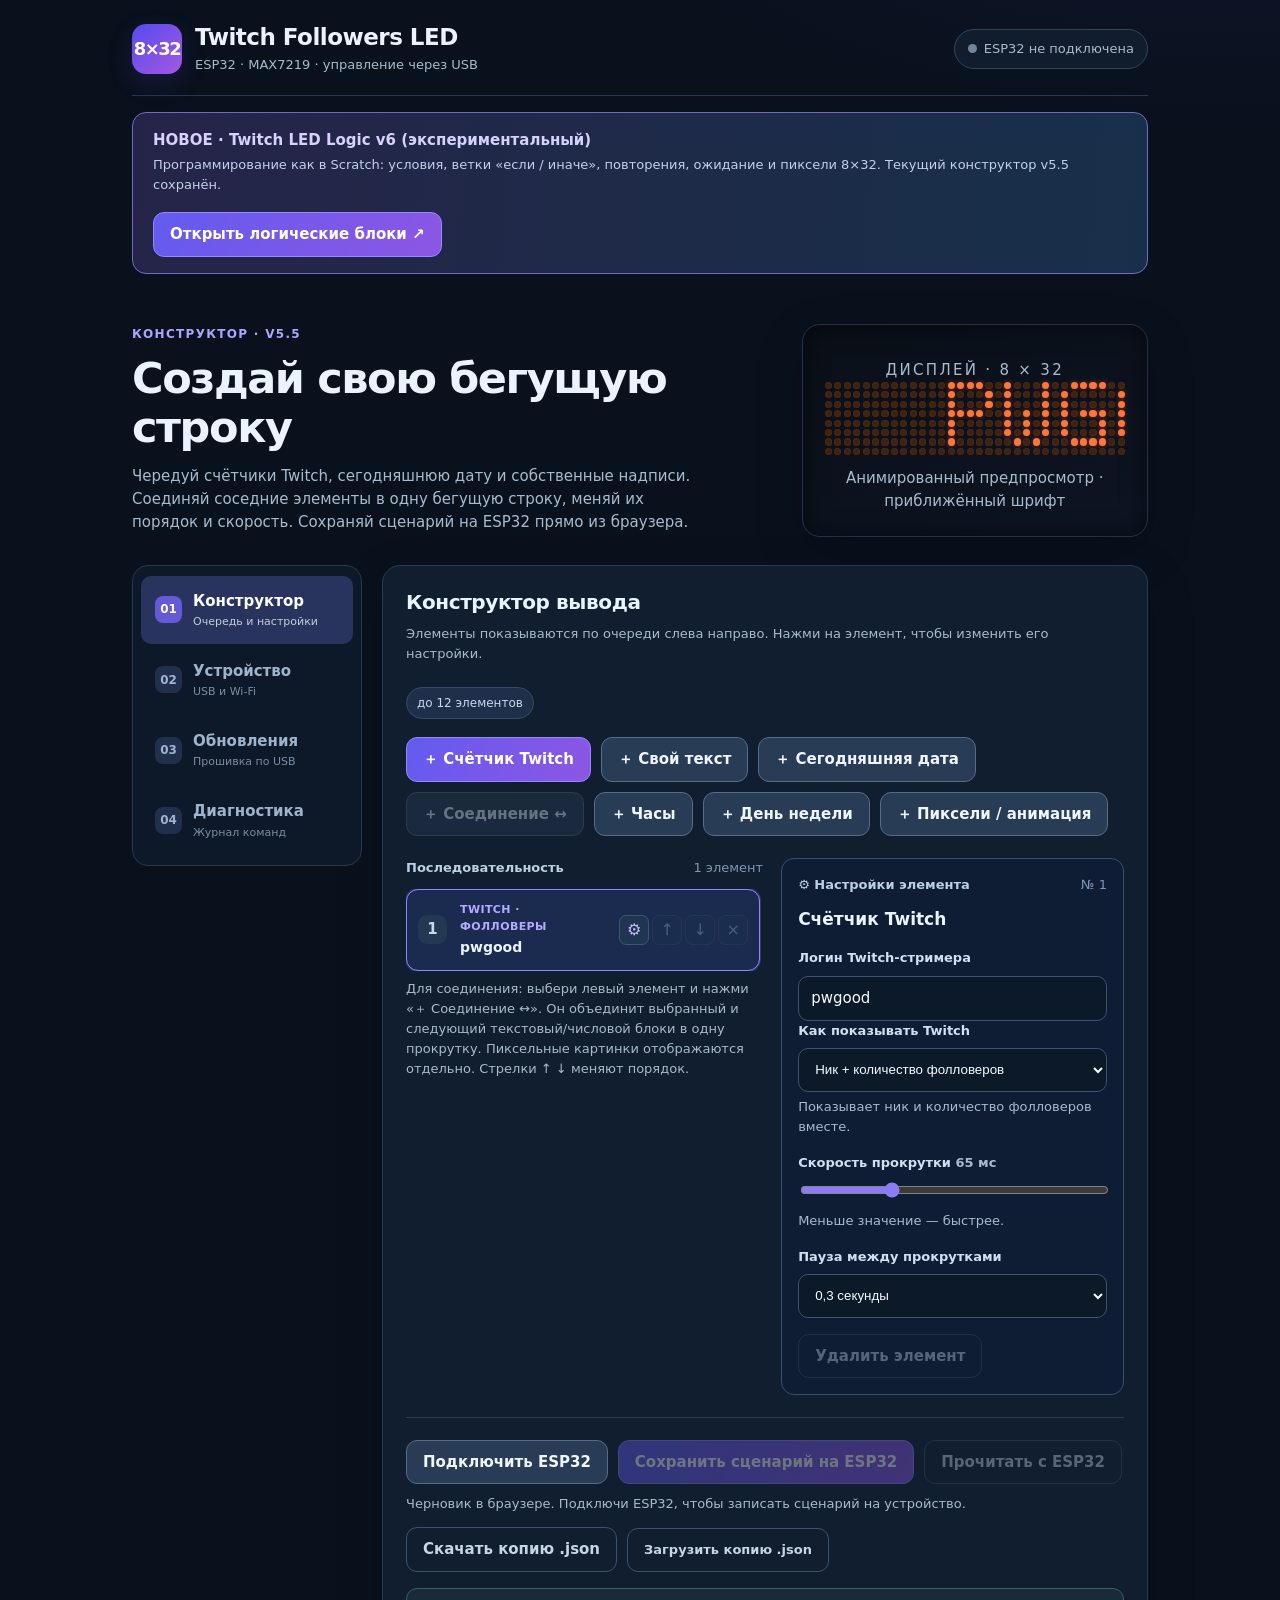
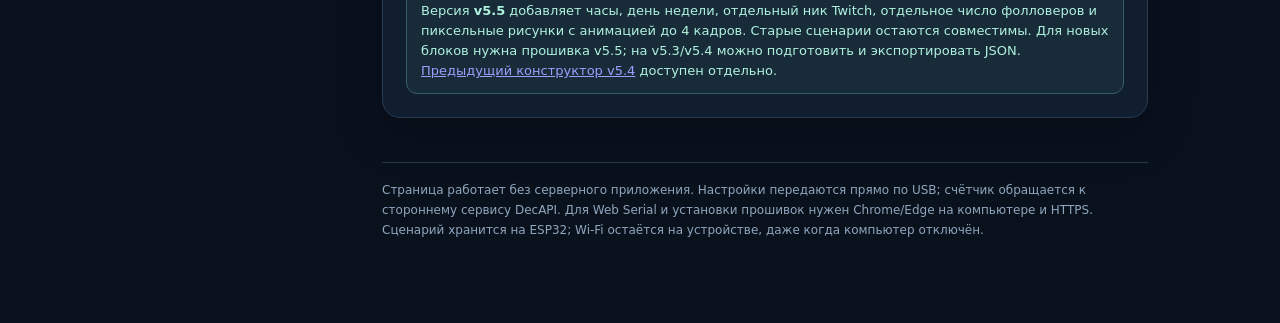
==== commit 331d8b8f: "Link new Scratch-style Logic v6 beta from proven v5.5 homepage without replacing stable UI" ====
--- a/index.html
+++ b/index.html
@@ -51,6 +51,11 @@
     <div class="brand"><div class="brandmark">8×32</div><div><h1>Twitch Followers LED</h1><p>ESP32 · MAX7219 · управление через USB</p></div></div>
     <div class="topstatus"><span id="connectionDot" class="dot"></span><span id="connectionText">ESP32 не подключена</span></div>
   </header>
+  <section style="display:flex;align-items:center;justify-content:space-between;flex-wrap:wrap;gap:14px;border:1px solid #716ac9;background:linear-gradient(95deg,#252448,#173049);border-radius:14px;padding:16px 20px;margin:16px 0">
+    <div><strong style="color:#d7d1ff">НОВОЕ · Twitch LED Logic v6 (экспериментальный)</strong>
+    <p style="margin:3px 0;color:#c3d1e7;font-size:13px">Программирование как в Scratch: условия, ветки «если / иначе», повторения, ожидание и пиксели 8×32. Текущий конструктор v5.5 сохранён.</p></div>
+    <a href="./logic-v6.html" class="btn primary" style="text-decoration:none">Открыть логические блоки ↗</a>
+  </section>
   <section class="hero">
     <div><div class="eyebrow">Конструктор · v5.5</div><h2>Создай свою бегущую строку</h2><p>Чередуй счётчики Twitch, сегодняшнюю дату и собственные надписи. Соединяй соседние элементы в одну бегущую строку, меняй их порядок и скорость. Сохраняй сценарий на ESP32 прямо из браузера.</p></div>
     <div class="led-box"><p class="led-label">Дисплей · 8 × 32</p><div id="ledGrid" class="led-grid" aria-label="Анимированный предпросмотр сценария на светодиодной матрице"></div><p class="led-caption">Анимированный предпросмотр · приближённый шрифт</p></div>
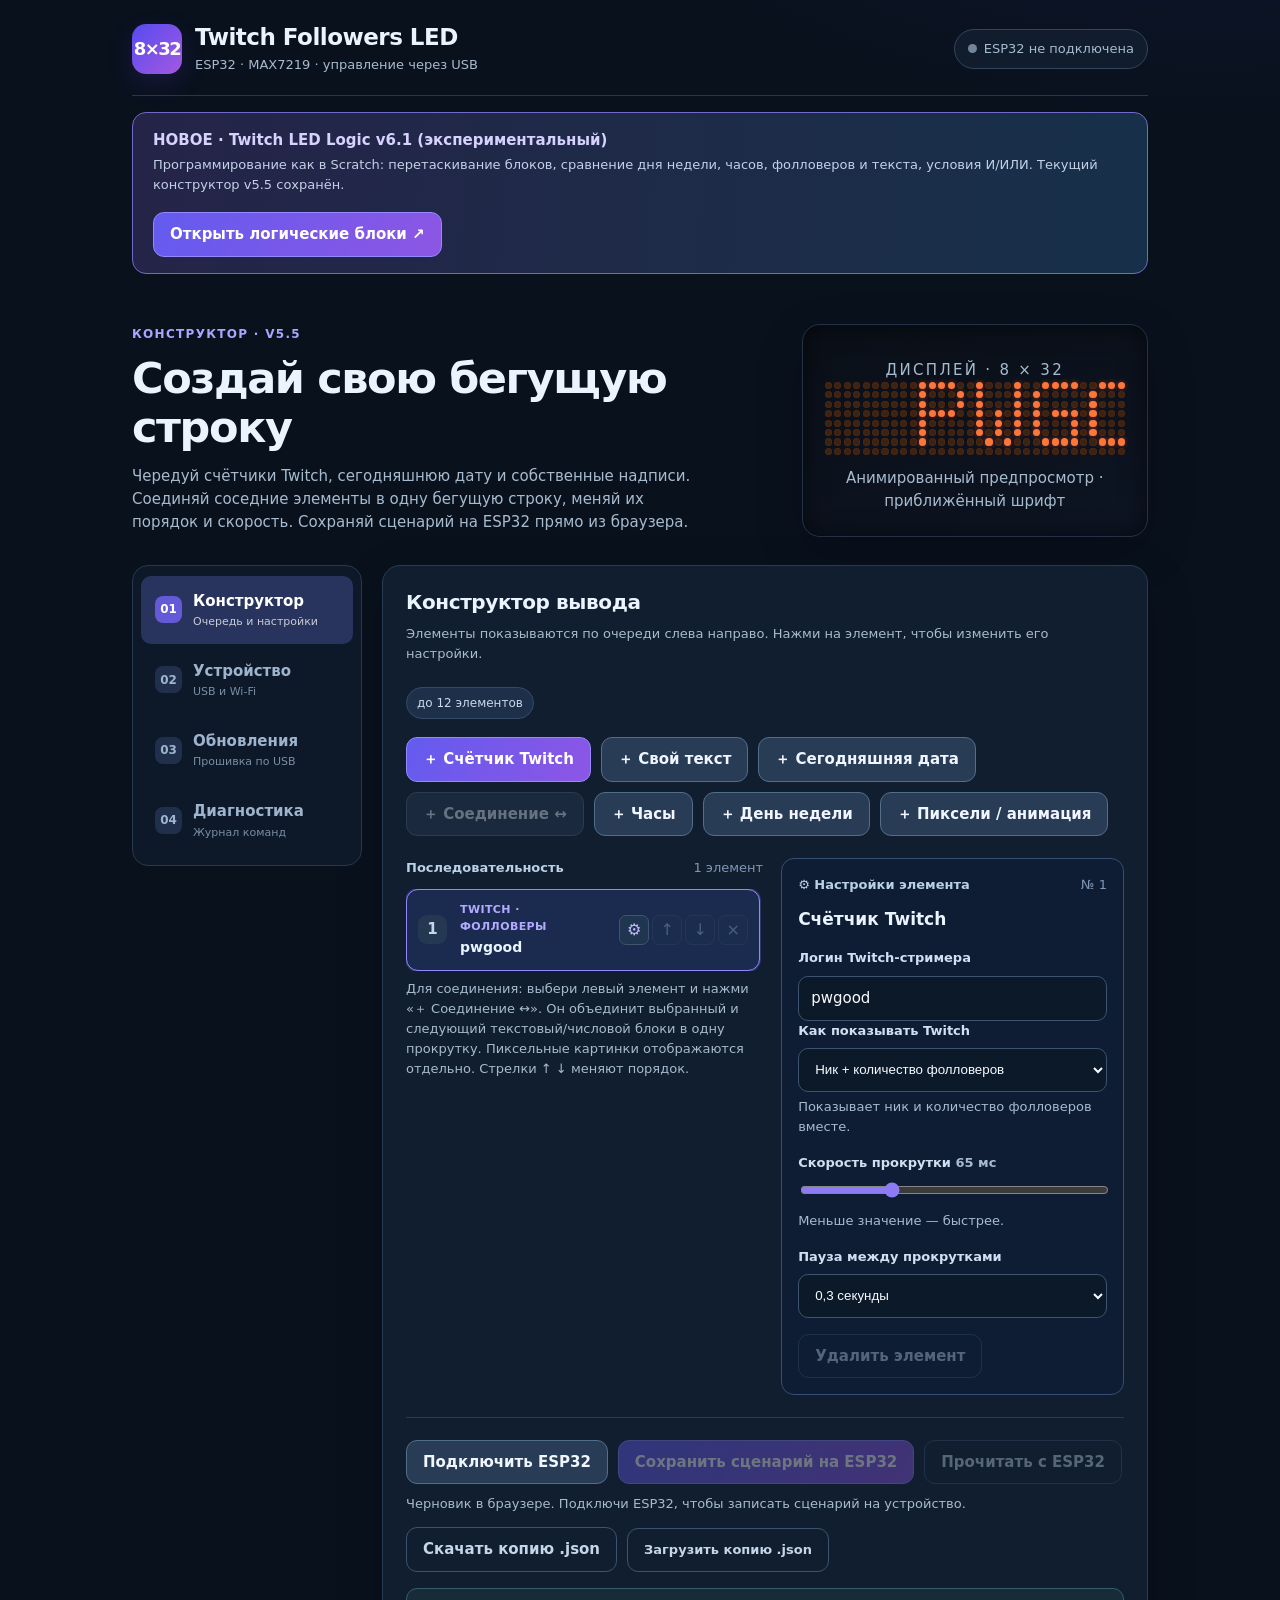
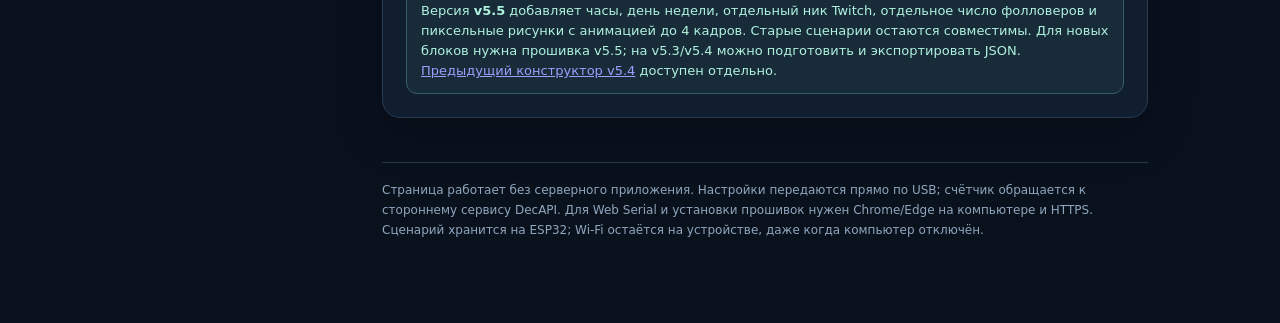
==== commit 711dcc49: "Route homepage to Logic v6.1 typed comparison designer while keeping v5.5 and v6.0 links" ====
--- a/index.html
+++ b/index.html
@@ -52,9 +52,9 @@
     <div class="topstatus"><span id="connectionDot" class="dot"></span><span id="connectionText">ESP32 не подключена</span></div>
   </header>
   <section style="display:flex;align-items:center;justify-content:space-between;flex-wrap:wrap;gap:14px;border:1px solid #716ac9;background:linear-gradient(95deg,#252448,#173049);border-radius:14px;padding:16px 20px;margin:16px 0">
-    <div><strong style="color:#d7d1ff">НОВОЕ · Twitch LED Logic v6 (экспериментальный)</strong>
-    <p style="margin:3px 0;color:#c3d1e7;font-size:13px">Программирование как в Scratch: условия, ветки «если / иначе», повторения, ожидание и пиксели 8×32. Текущий конструктор v5.5 сохранён.</p></div>
-    <a href="./logic-v6.html" class="btn primary" style="text-decoration:none">Открыть логические блоки ↗</a>
+    <div><strong style="color:#d7d1ff">НОВОЕ · Twitch LED Logic v6.1 (экспериментальный)</strong>
+    <p style="margin:3px 0;color:#c3d1e7;font-size:13px">Программирование как в Scratch: перетаскивание блоков, сравнение дня недели, часов, фолловеров и текста, условия И/ИЛИ. Текущий конструктор v5.5 сохранён.</p></div>
+    <a href="./logic-v61.html" class="btn primary" style="text-decoration:none">Открыть логические блоки ↗</a>
   </section>
   <section class="hero">
     <div><div class="eyebrow">Конструктор · v5.5</div><h2>Создай свою бегущую строку</h2><p>Чередуй счётчики Twitch, сегодняшнюю дату и собственные надписи. Соединяй соседние элементы в одну бегущую строку, меняй их порядок и скорость. Сохраняй сценарий на ESP32 прямо из браузера.</p></div>
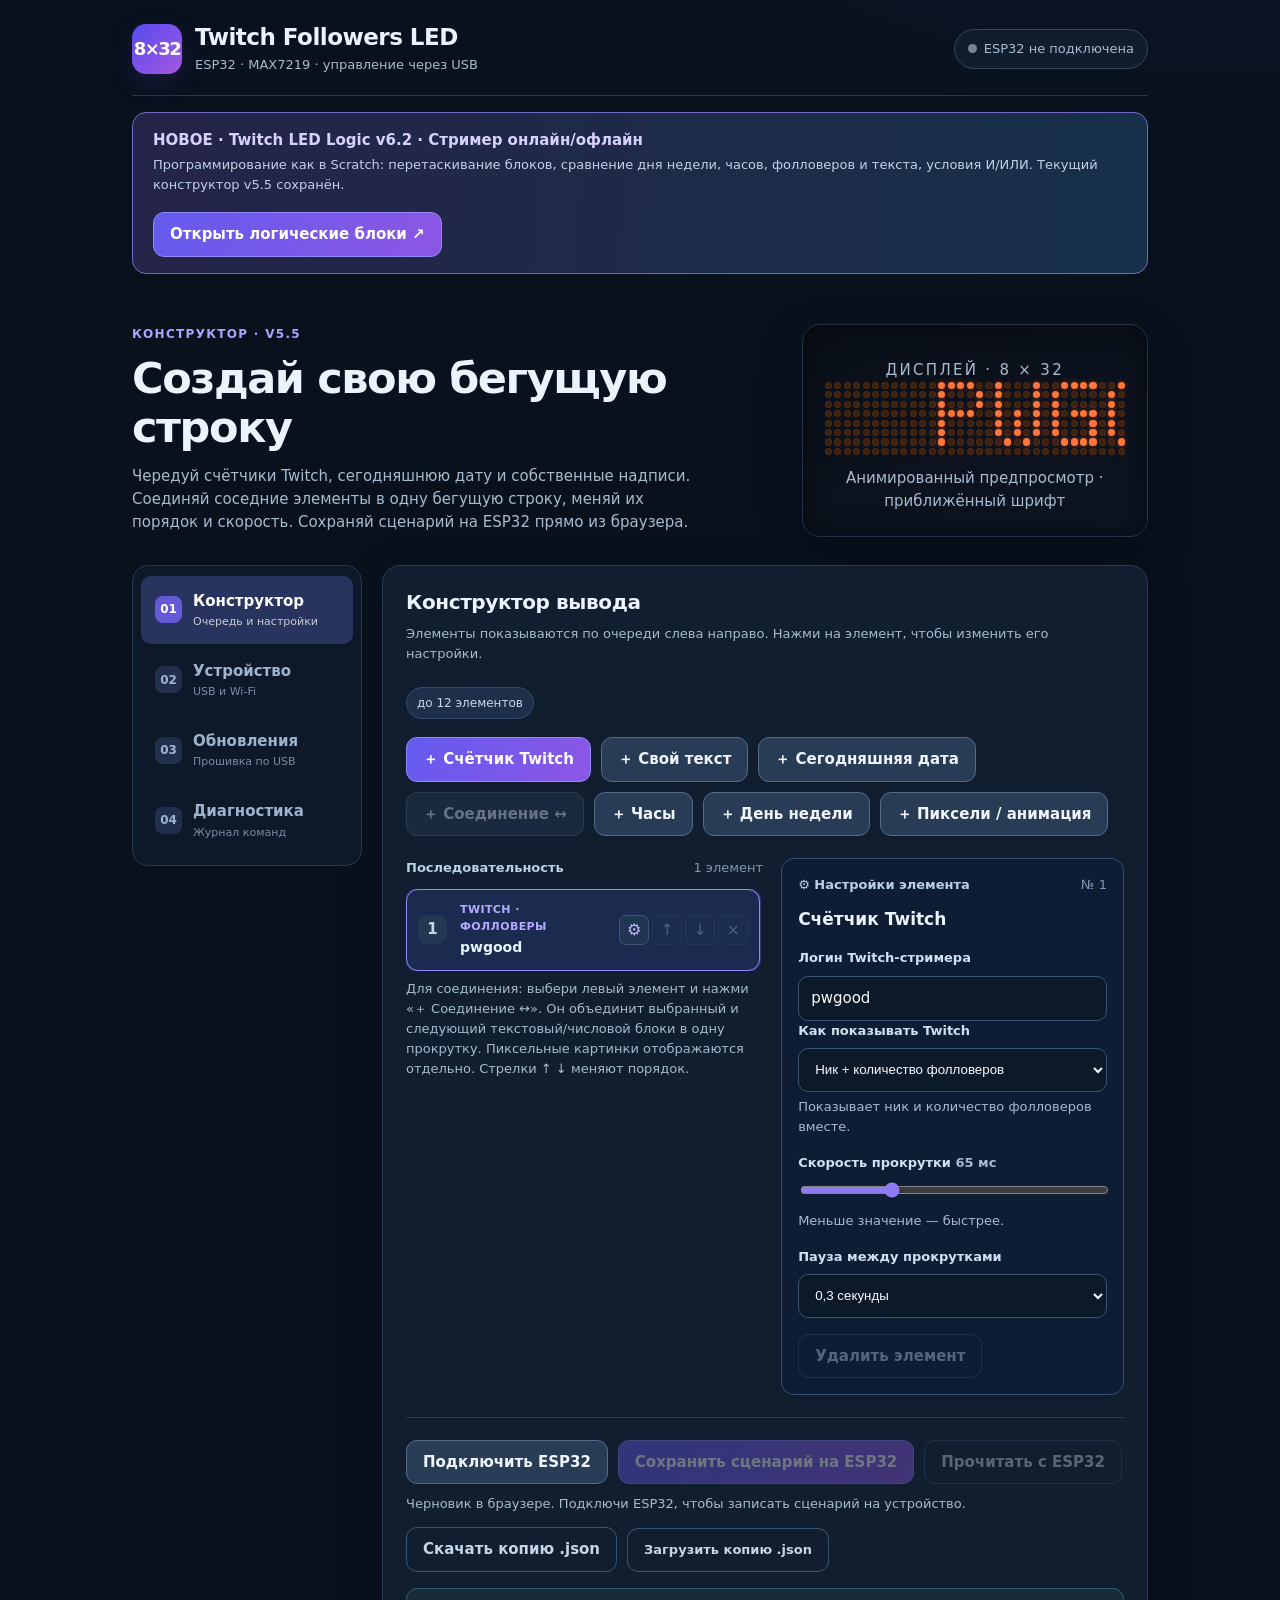
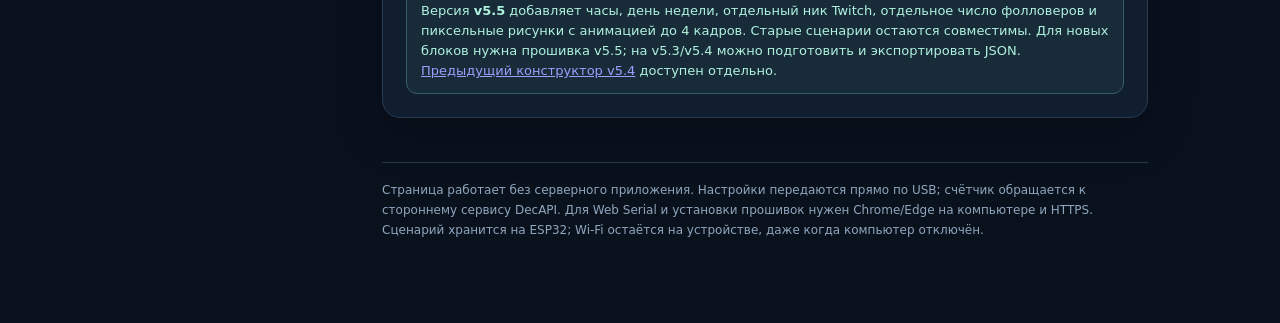
==== commit 80c58767: "Add Twitch live/offline action and reporter via credential-free DecAPI (Logic v6.2)" ====
--- a/index.html
+++ b/index.html
@@ -52,9 +52,9 @@
     <div class="topstatus"><span id="connectionDot" class="dot"></span><span id="connectionText">ESP32 не подключена</span></div>
   </header>
   <section style="display:flex;align-items:center;justify-content:space-between;flex-wrap:wrap;gap:14px;border:1px solid #716ac9;background:linear-gradient(95deg,#252448,#173049);border-radius:14px;padding:16px 20px;margin:16px 0">
-    <div><strong style="color:#d7d1ff">НОВОЕ · Twitch LED Logic v6.1 (экспериментальный)</strong>
+    <div><strong style="color:#d7d1ff">НОВОЕ · Twitch LED Logic v6.2 · Стример онлайн/офлайн</strong>
     <p style="margin:3px 0;color:#c3d1e7;font-size:13px">Программирование как в Scratch: перетаскивание блоков, сравнение дня недели, часов, фолловеров и текста, условия И/ИЛИ. Текущий конструктор v5.5 сохранён.</p></div>
-    <a href="./logic-v61.html" class="btn primary" style="text-decoration:none">Открыть логические блоки ↗</a>
+    <a href="./logic-v62.html" class="btn primary" style="text-decoration:none">Открыть логические блоки ↗</a>
   </section>
   <section class="hero">
     <div><div class="eyebrow">Конструктор · v5.5</div><h2>Создай свою бегущую строку</h2><p>Чередуй счётчики Twitch, сегодняшнюю дату и собственные надписи. Соединяй соседние элементы в одну бегущую строку, меняй их порядок и скорость. Сохраняй сценарий на ESP32 прямо из браузера.</p></div>
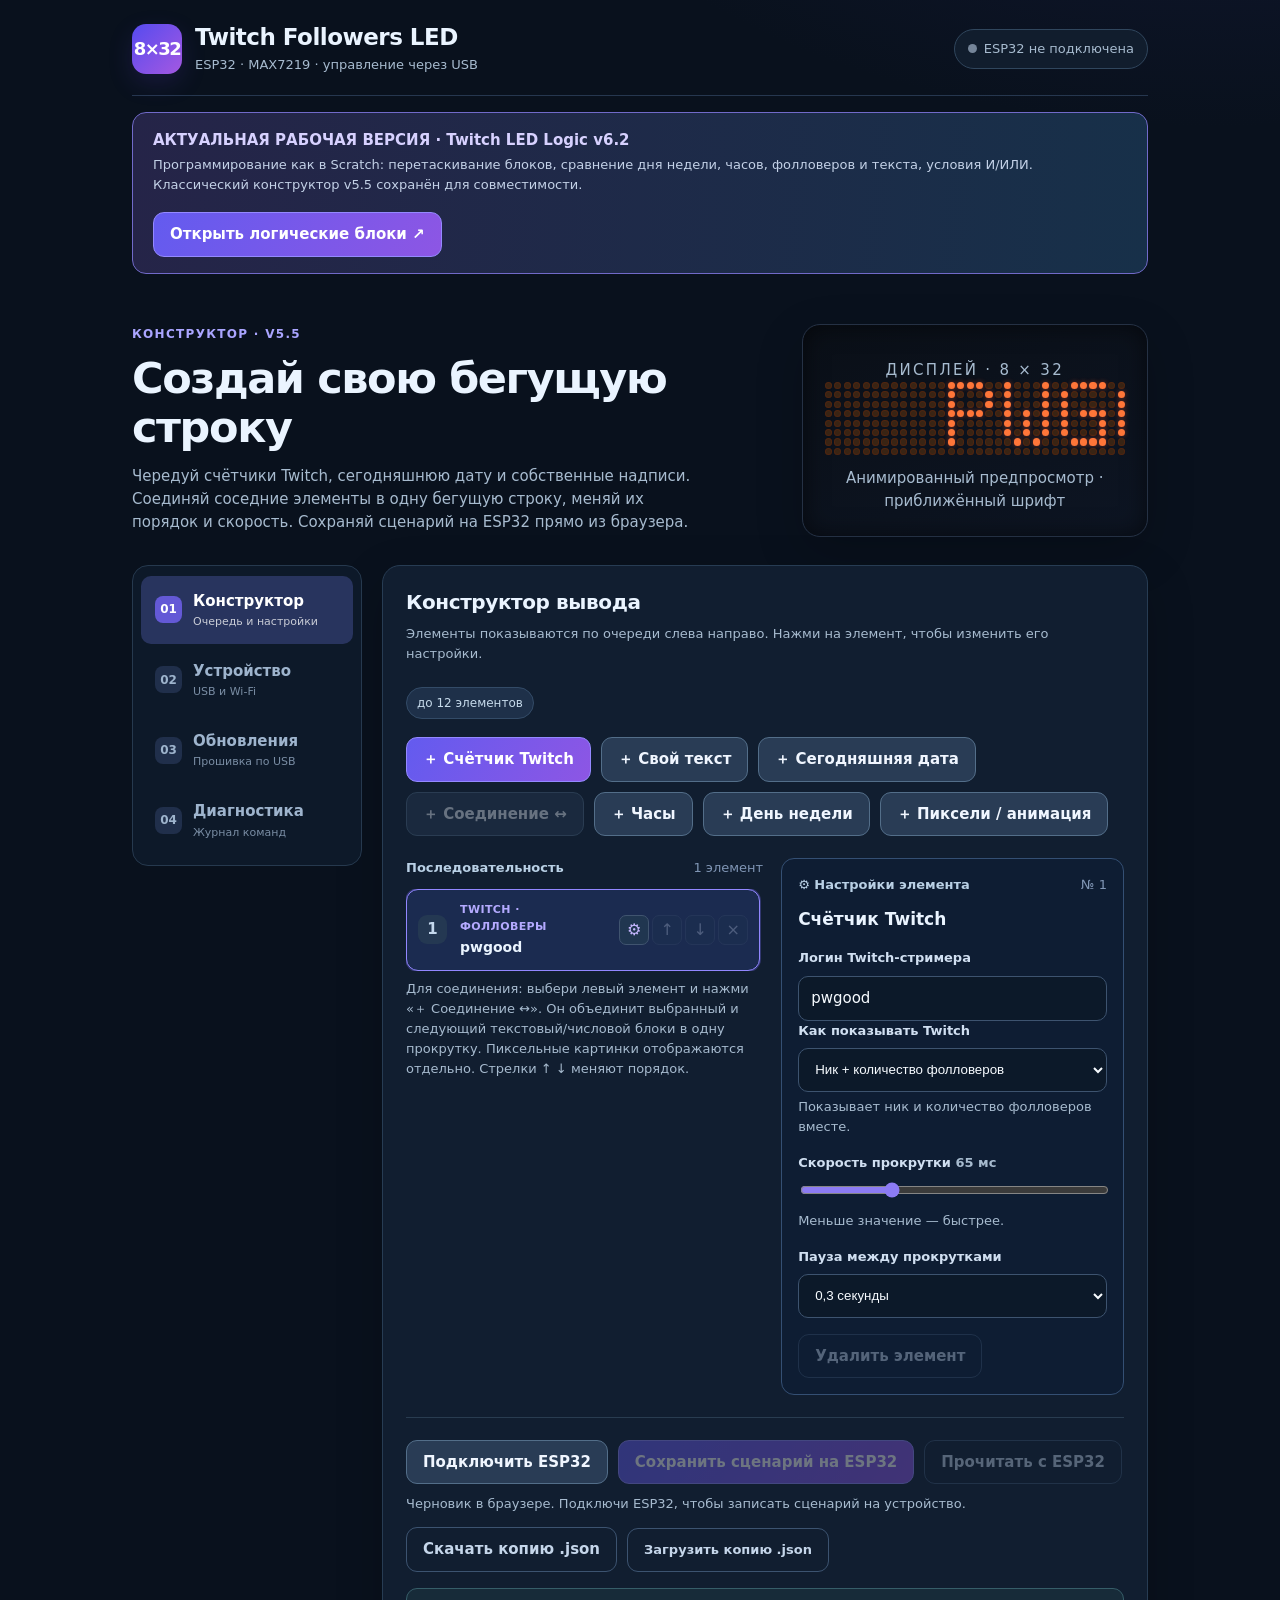
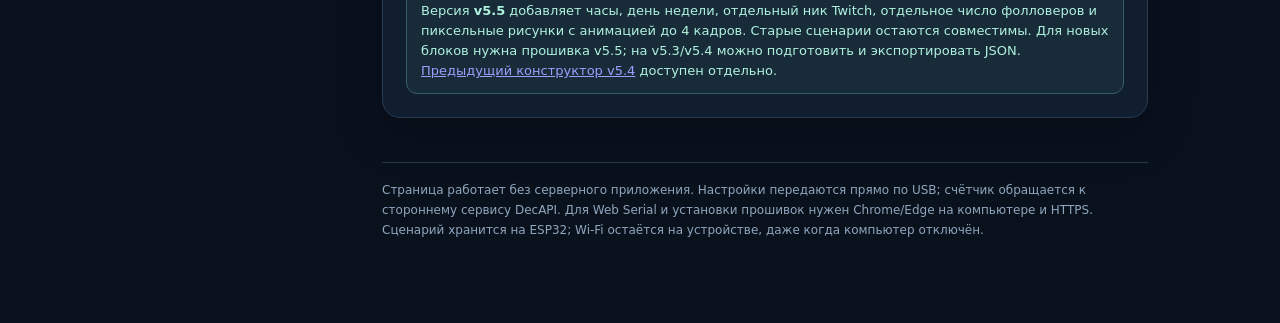
==== commit 8d5f094b: "Mark Logic v6.2 as current working release and preserve older versions" ====
--- a/index.html
+++ b/index.html
@@ -52,8 +52,8 @@
     <div class="topstatus"><span id="connectionDot" class="dot"></span><span id="connectionText">ESP32 не подключена</span></div>
   </header>
   <section style="display:flex;align-items:center;justify-content:space-between;flex-wrap:wrap;gap:14px;border:1px solid #716ac9;background:linear-gradient(95deg,#252448,#173049);border-radius:14px;padding:16px 20px;margin:16px 0">
-    <div><strong style="color:#d7d1ff">НОВОЕ · Twitch LED Logic v6.2 · Стример онлайн/офлайн</strong>
-    <p style="margin:3px 0;color:#c3d1e7;font-size:13px">Программирование как в Scratch: перетаскивание блоков, сравнение дня недели, часов, фолловеров и текста, условия И/ИЛИ. Текущий конструктор v5.5 сохранён.</p></div>
+    <div><strong style="color:#d7d1ff">АКТУАЛЬНАЯ РАБОЧАЯ ВЕРСИЯ · Twitch LED Logic v6.2</strong>
+    <p style="margin:3px 0;color:#c3d1e7;font-size:13px">Программирование как в Scratch: перетаскивание блоков, сравнение дня недели, часов, фолловеров и текста, условия И/ИЛИ. Классический конструктор v5.5 сохранён для совместимости.</p></div>
     <a href="./logic-v62.html" class="btn primary" style="text-decoration:none">Открыть логические блоки ↗</a>
   </section>
   <section class="hero">
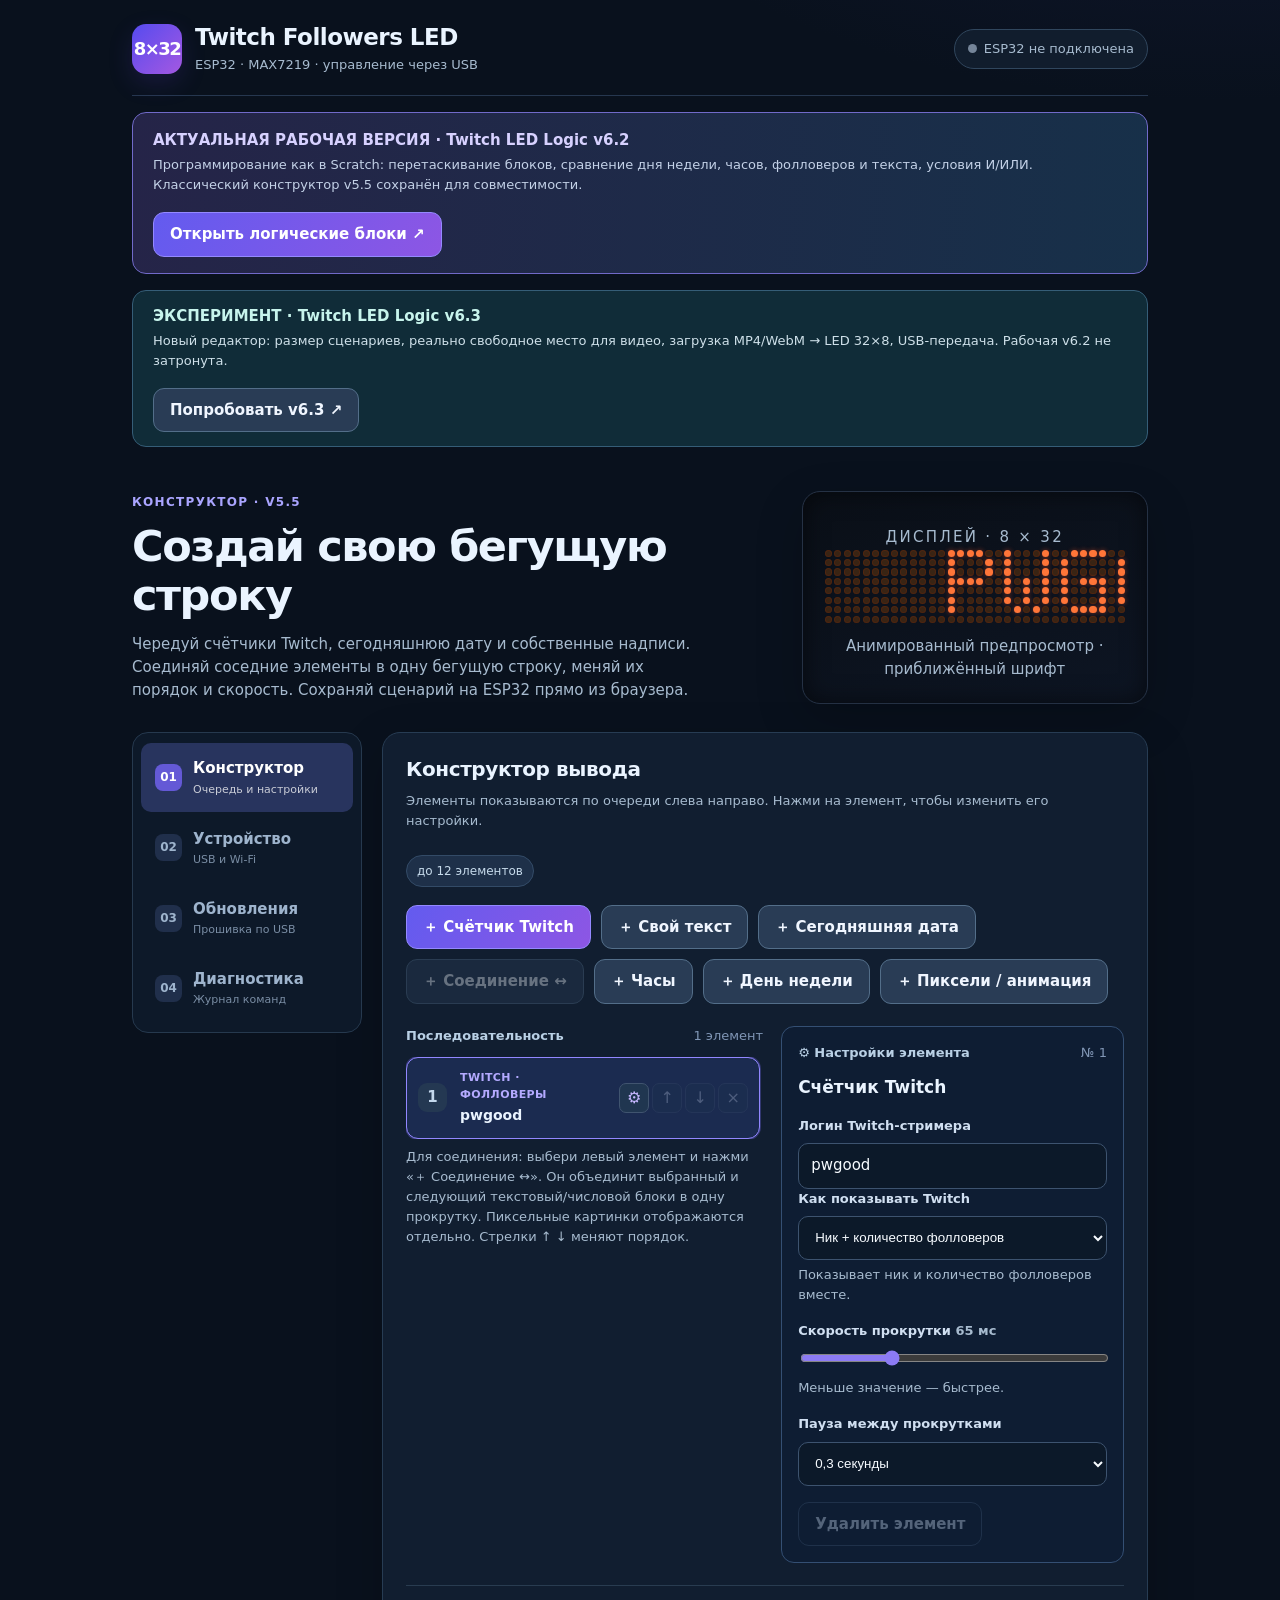
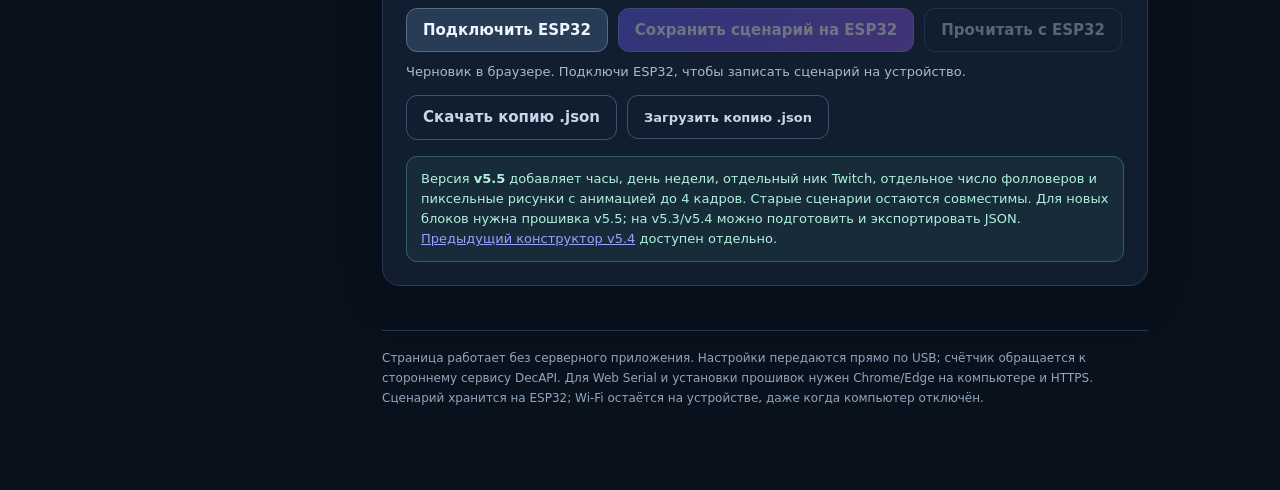
==== commit 32f24893: "Add ESP32 video upload, LittleFS memory report and script size UI (experimental v6.3)" ====
--- a/index.html
+++ b/index.html
@@ -56,6 +56,11 @@
     <p style="margin:3px 0;color:#c3d1e7;font-size:13px">Программирование как в Scratch: перетаскивание блоков, сравнение дня недели, часов, фолловеров и текста, условия И/ИЛИ. Классический конструктор v5.5 сохранён для совместимости.</p></div>
     <a href="./logic-v62.html" class="btn primary" style="text-decoration:none">Открыть логические блоки ↗</a>
   </section>
+  <section style="display:flex;align-items:center;justify-content:space-between;flex-wrap:wrap;gap:14px;border:1px solid #355d77;background:#102c38;border-radius:14px;padding:14px 20px;margin:10px 0">
+    <div><strong style="color:#c7f4ec">ЭКСПЕРИМЕНТ · Twitch LED Logic v6.3</strong>
+    <p style="margin:3px 0;color:#cee0e9;font-size:13px">Новый редактор: размер сценариев, реально свободное место для видео, загрузка MP4/WebM → LED 32×8, USB-передача. Рабочая v6.2 не затронута.</p></div>
+    <a href="./logic-v63.html" class="btn" style="text-decoration:none">Попробовать v6.3 ↗</a>
+  </section>
   <section class="hero">
     <div><div class="eyebrow">Конструктор · v5.5</div><h2>Создай свою бегущую строку</h2><p>Чередуй счётчики Twitch, сегодняшнюю дату и собственные надписи. Соединяй соседние элементы в одну бегущую строку, меняй их порядок и скорость. Сохраняй сценарий на ESP32 прямо из браузера.</p></div>
     <div class="led-box"><p class="led-label">Дисплей · 8 × 32</p><div id="ledGrid" class="led-grid" aria-label="Анимированный предпросмотр сценария на светодиодной матрице"></div><p class="led-caption">Анимированный предпросмотр · приближённый шрифт</p></div>
